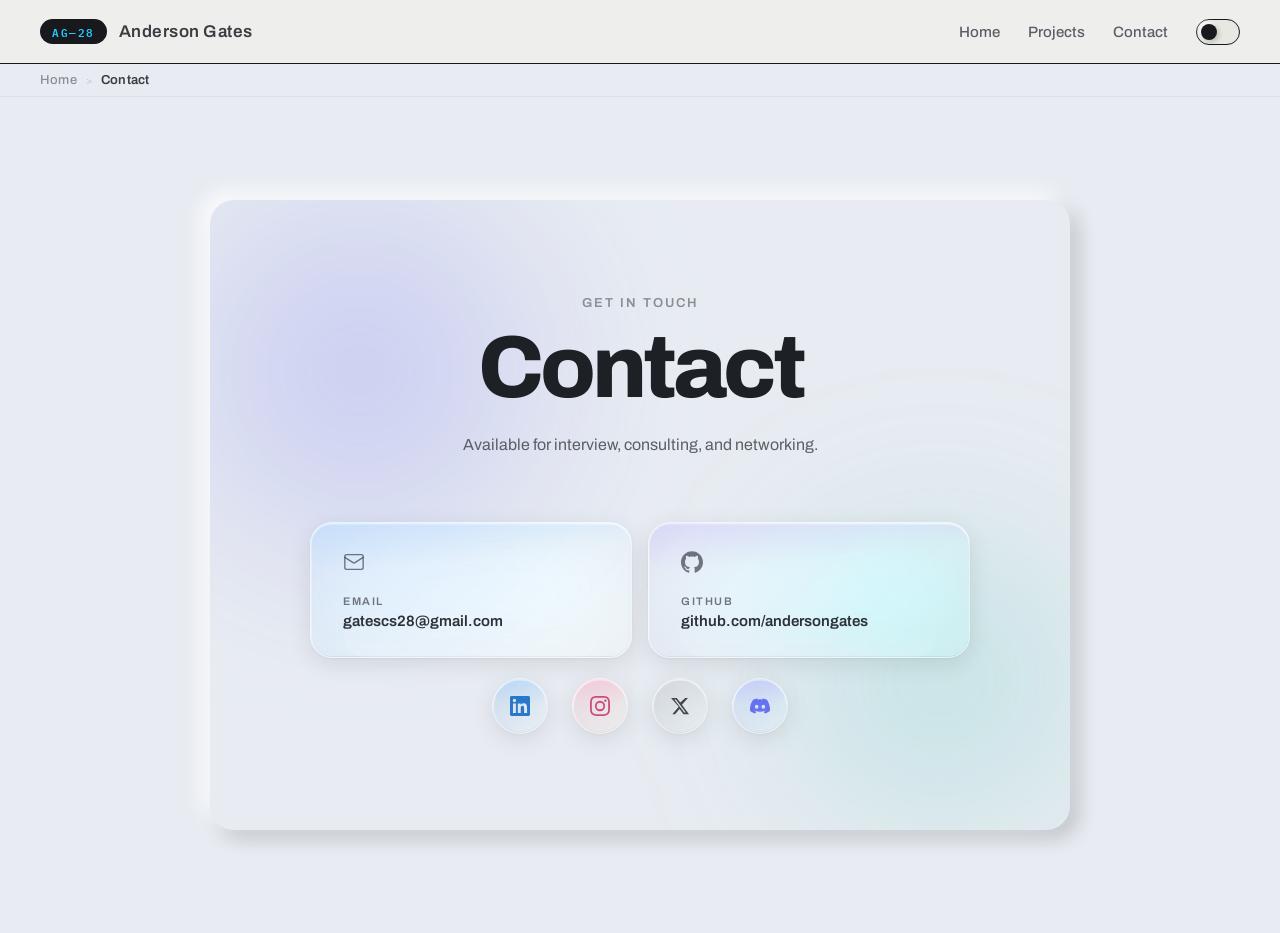
==== src/contact.html @ 90678e3c "Prepare porfolio for deployment" ====
<!DOCTYPE html>
<html lang="en">
    <head>
        <meta charset="UTF-8" />
        <meta name="viewport" content="width=device-width, initial-scale=1.0"/>
        <title>Contact — Anderson Gates</title>
        <link href="https://fonts.googleapis.com/css2?family=Archivo:wght@400;500;600;700;800;900&family=IBM+Plex+Mono:wght@400;500;600&display=swap" rel="stylesheet">
        <link rel="stylesheet" href="style.css">
    </head>
    <body class="page-scrollable contact-page">
        <header class="site-header">
            <span class="site-logo">Anderson Gates</span>
            <nav class="header-nav">
                <a href="index.html">Home</a>
                <a href="projects.html">Projects</a>
                <a href="contact.html">Contact</a>
                <button class="dark-toggle" aria-label="Toggle dark mode" aria-pressed="false">
                    <span class="dark-toggle__thumb"></span>
                </button>
            </nav>
        </header>
        <div class="breadcrumb-bar"></div>

        <div class="contact-wrap">
            <div class="contact-panel">
                <div class="contact-panel__orb contact-panel__orb--a"></div>
                <div class="contact-panel__orb contact-panel__orb--b"></div>

                <p class="contact-panel__eyebrow">Get in touch</p>
                <h1 class="contact-panel__title">Contact</h1>
                <p class="contact-panel__sub">Available for interview, consulting, and networking.</p>

                <div class="contact-panel__grid">

                    <!-- Primary buttons -->
                    <div class="contact-primary-row">
                        <a class="contact-item contact-item--email" href="mailto:gatescs28@gmail.com">
                            <svg class="contact-item__icon" viewBox="0 0 24 24" fill="none" stroke="currentColor" stroke-width="1.5" stroke-linecap="round" stroke-linejoin="round">
                                <rect x="2" y="4" width="20" height="16" rx="2"/>
                                <path d="m22 7-8.97 5.7a1.94 1.94 0 0 1-2.06 0L2 7"/>
                            </svg>
                            <span class="contact-item__label">Email</span>
                            <span class="contact-item__value">gatescs28@gmail.com</span>
                        </a>
                        <a class="contact-item contact-item--github" href="https://github.com/andersongates" target="_blank" rel="noopener">
                            <svg class="contact-item__icon" viewBox="0 0 24 24" fill="currentColor">
                                <path d="M12 .297c-6.63 0-12 5.373-12 12 0 5.303 3.438 9.8 8.205 11.385.6.113.82-.258.82-.577 0-.285-.01-1.04-.015-2.04-3.338.724-4.042-1.61-4.042-1.61C4.422 18.07 3.633 17.7 3.633 17.7c-1.087-.744.084-.729.084-.729 1.205.084 1.838 1.236 1.838 1.236 1.07 1.835 2.809 1.305 3.495.998.108-.776.417-1.305.76-1.605-2.665-.3-5.466-1.332-5.466-5.93 0-1.31.465-2.38 1.235-3.22-.135-.303-.54-1.523.105-3.176 0 0 1.005-.322 3.3 1.23.96-.267 1.98-.399 3-.405 1.02.006 2.04.138 3 .405 2.28-1.552 3.285-1.23 3.285-1.23.645 1.653.24 2.873.12 3.176.765.84 1.23 1.91 1.23 3.22 0 4.61-2.805 5.625-5.475 5.92.42.36.81 1.096.81 2.22 0 1.606-.015 2.896-.015 3.286 0 .315.21.69.825.57C20.565 22.092 24 17.592 24 12.297c0-6.627-5.373-12-12-12"/>
                            </svg>
                            <span class="contact-item__label">GitHub</span>
                            <span class="contact-item__value">github.com/andersongates</span>
                        </a>
                    </div>

                    <!-- Social icon circles -->
                    <div class="contact-icon-row">
                        <a class="contact-icon-btn contact-icon-btn--linkedin" href="https://linkedin.com/in/andersongates" target="_blank" rel="noopener" aria-label="LinkedIn">
                            <svg viewBox="0 0 24 24" fill="currentColor">
                                <path d="M20.447 20.452h-3.554v-5.569c0-1.328-.027-3.037-1.852-3.037-1.853 0-2.136 1.445-2.136 2.939v5.667H9.351V9h3.414v1.561h.046c.477-.9 1.637-1.85 3.37-1.85 3.601 0 4.267 2.37 4.267 5.455v6.286zM5.337 7.433a2.062 2.062 0 01-2.063-2.065 2.064 2.064 0 112.063 2.065zm1.782 13.019H3.555V9h3.564v11.452zM22.225 0H1.771C.792 0 0 .774 0 1.729v20.542C0 23.227.792 24 1.771 24h20.451C23.2 24 24 23.227 24 22.271V1.729C24 .774 23.2 0 22.222 0h.003z"/>
                            </svg>
                        </a>
                        <a class="contact-icon-btn contact-icon-btn--instagram" href="https://instagram.com/andersongates" target="_blank" rel="noopener" aria-label="Instagram">
                            <svg viewBox="0 0 24 24" fill="currentColor">
                                <path d="M12 2.163c3.204 0 3.584.012 4.85.07 3.252.148 4.771 1.691 4.919 4.919.058 1.265.069 1.645.069 4.849 0 3.205-.012 3.584-.069 4.849-.149 3.225-1.664 4.771-4.919 4.919-1.266.058-1.644.07-4.85.07-3.204 0-3.584-.012-4.849-.07-3.26-.149-4.771-1.699-4.919-4.92-.058-1.265-.07-1.644-.07-4.849 0-3.204.013-3.583.07-4.849.149-3.227 1.664-4.771 4.919-4.919 1.266-.057 1.645-.069 4.849-.069zM12 0C8.741 0 8.333.014 7.053.072 2.695.272.273 2.69.073 7.052.014 8.333 0 8.741 0 12c0 3.259.014 3.668.072 4.948.2 4.358 2.618 6.78 6.98 6.98C8.333 23.986 8.741 24 12 24c3.259 0 3.668-.014 4.948-.072 4.354-.2 6.782-2.618 6.979-6.98.059-1.28.073-1.689.073-4.948 0-3.259-.014-3.667-.072-4.947-.196-4.354-2.617-6.78-6.979-6.98C15.668.014 15.259 0 12 0zm0 5.838a6.162 6.162 0 100 12.324 6.162 6.162 0 000-12.324zM12 16a4 4 0 110-8 4 4 0 010 8zm6.406-11.845a1.44 1.44 0 100 2.881 1.44 1.44 0 000-2.881z"/>
                            </svg>
                        </a>
                        <a class="contact-icon-btn contact-icon-btn--x" href="https://x.com/andersongates" target="_blank" rel="noopener" aria-label="X (Twitter)">
                            <svg viewBox="0 0 24 24" fill="currentColor">
                                <path d="M18.244 2.25h3.308l-7.227 8.26 8.502 11.24H16.17l-4.714-6.231-5.401 6.231H2.746l7.73-8.835L1.254 2.25H8.08l4.253 5.622 5.911-5.622zm-1.161 17.52h1.833L7.084 4.126H5.117z"/>
                            </svg>
                        </a>
                        <a class="contact-icon-btn contact-icon-btn--discord" href="https://discord.com/users/andersongates" target="_blank" rel="noopener" aria-label="Discord">
                            <svg viewBox="0 0 24 24" fill="currentColor">
                                <path d="M20.317 4.37a19.791 19.791 0 00-4.885-1.515.074.074 0 00-.079.037c-.21.375-.444.864-.608 1.25a18.27 18.27 0 00-5.487 0 12.64 12.64 0 00-.617-1.25.077.077 0 00-.079-.037A19.736 19.736 0 003.677 4.37a.07.07 0 00-.032.027C.533 9.046-.32 13.58.099 18.057a.082.082 0 00.031.057 19.9 19.9 0 005.993 3.03.078.078 0 00.084-.028c.462-.63.874-1.295 1.226-1.994a.076.076 0 00-.041-.106 13.107 13.107 0 01-1.872-.892.077.077 0 01-.008-.128 10.2 10.2 0 00.372-.292.074.074 0 01.077-.01c3.928 1.793 8.18 1.793 12.062 0a.074.074 0 01.078.01c.12.098.246.198.373.292a.077.077 0 01-.006.127 12.299 12.299 0 01-1.873.892.077.077 0 00-.041.107c.36.698.772 1.362 1.225 1.993a.076.076 0 00.084.028 19.839 19.839 0 006.002-3.03.077.077 0 00.032-.054c.5-5.177-.838-9.674-3.549-13.66a.061.061 0 00-.031-.03zM8.02 15.33c-1.183 0-2.157-1.085-2.157-2.419 0-1.333.956-2.419 2.157-2.419 1.21 0 2.176 1.096 2.157 2.42 0 1.333-.956 2.418-2.157 2.418zm7.975 0c-1.183 0-2.157-1.085-2.157-2.419 0-1.333.955-2.419 2.157-2.419 1.21 0 2.176 1.096 2.157 2.42 0 1.333-.946 2.418-2.157 2.418z"/>
                            </svg>
                        </a>
                    </div>

                </div>
            </div>
        </div>

        <script src="breadcrumb.js"></script>
        <script src="darkMode.js"></script>
    </body>
</html>
---- src/style.css ----
html {
        scroll-behavior: smooth;
    }

    *{
        padding: 0;
        margin: 0;
        box-sizing: border-box;
    }

    button {
        border: none;
        cursor: pointer;
        height: 50px;
        width: 175px;
        transition: all;
        transition-duration: 250ms;
        display: flex;
        align-items: center;
        justify-content: center;
        font-size: 16px;
    }

    button svg{
        margin-right: 8px;
        width: 18px;
        height: 18px;
    }

    a {
        text-decoration: none;
    }

    body {
        font-family: -apple-system, BlinkMacSystemFont, 'SF Pro Display', 'Helvetica Neue', Arial, sans-serif;
        -webkit-font-smoothing: antialiased;
        text-rendering: optimizeLegibility;
        background-color: #f5f5f7;
        width: 100%;
        min-height: 100vh;
        display: flex;
        flex-direction: column;
        align-items: stretch;
    }

    .site-header {
        display: flex;
        align-items: center;
        justify-content: space-between;
        padding: 0 40px;
        height: 64px;
        flex-shrink: 0;
        position: sticky;
        top: 0;
        z-index: 100;
        background: rgba(245, 245, 247, 0.85);
        backdrop-filter: blur(20px) saturate(180%);
        -webkit-backdrop-filter: blur(20px) saturate(180%);
        border-bottom: 1px solid rgba(0, 0, 0, 0.08);
    }

    .site-logo {
        font-size: 18px;
        font-weight: 600;
        color: #73787d;
        letter-spacing: 0.5px;
        transition: opacity 300ms cubic-bezier(0.16, 1, 0.3, 1);
        cursor: default;
    }

    .site-logo:hover {
        opacity: 0.55;
    }

    .header-nav {
        display: flex;
        flex-direction: row;
        gap: 32px;
    }

    .header-nav a {
        position: relative;
        color: #73787d;
        font-size: 15px;
        font-weight: 500;
        transition: color 300ms cubic-bezier(0.16, 1, 0.3, 1),
                    transform 300ms cubic-bezier(0.16, 1, 0.3, 1);
        will-change: transform;
    }

    .header-nav a::after {
        content: '';
        position: absolute;
        bottom: -3px;
        left: 0;
        width: 100%;
        height: 1.5px;
        background: #3a3d40;
        transform: scaleX(0);
        transform-origin: center;
        transition: transform 350ms cubic-bezier(0.16, 1, 0.3, 1);
    }

    .header-nav a:hover {
        color: #3a3d40;
        transform: translateY(-1px);
    }

    .header-nav a:hover::after {
        transform: scaleX(1);
    }

    /* ── Breadcrumb Navigation ── */
    .breadcrumb-bar {
        display: none;
        align-items: center;
        padding: 9px 40px;
        font-size: 13px;
        font-weight: 500;
        letter-spacing: 0.2px;
        flex-shrink: 0;
        border-bottom: 1px solid rgba(0, 0, 0, 0.05);
    }

    .breadcrumb__link {
        color: #8a8f94;
        text-decoration: none;
        transition: color 200ms ease;
    }

    .breadcrumb__link:hover {
        color: #1d2024;
    }

    .breadcrumb__sep {
        color: #c0c4ca;
        margin: 0 9px;
        font-size: 10px;
        font-weight: 400;
        user-select: none;
    }

    .breadcrumb__current {
        color: #3a3d40;
        font-weight: 600;
    }

    body.dark .breadcrumb-bar {
        border-bottom-color: rgba(255, 255, 255, 0.05);
    }

    body.dark .breadcrumb__link  { color: #6a7080; }
    body.dark .breadcrumb__link:hover { color: #dde1ec; }
    body.dark .breadcrumb__sep   { color: #3a4060; }
    body.dark .breadcrumb__current { color: #9298a8; }

    /* ── Home Hero ── */
    .home-hero {
        display: flex;
        flex-direction: row;
        align-items: stretch;
        gap: 64px;
        padding: 64px 56px 72px;
        max-width: 1400px;
        margin: 0 auto;
        width: 100%;
    }

    .home-hero__left {
        display: flex;
        flex-direction: column;
        gap: 20px;
        flex-shrink: 0;
        width: 280px;
    }

    .home-hero__img-panel {
        width: 100%;
        aspect-ratio: 1;
        border-radius: 50%;
        overflow: hidden;
        box-shadow: -5px -5px 14px rgba(255, 255, 255, 0.82),
                    5px 5px 14px rgba(0, 0, 0, 0.18);
    }

    .home-hero__img-panel img {
        width: 100%;
        height: 100%;
        object-fit: cover;
        display: block;
    }

    .home-hero__info-panel {
        background: #e8ecf2;
        border-radius: 16px;
        padding: 24px 28px;
        box-shadow: -4px -4px 10px rgba(255, 255, 255, 0.82),
                    4px 4px 10px rgba(0, 0, 0, 0.14);
    }

    .home-hero__dl {
        display: grid;
        grid-template-columns: auto 1fr;
        column-gap: 16px;
        row-gap: 10px;
        font-size: 13px;
    }

    .home-hero__dl dt {
        color: #8a8f94;
        font-weight: 600;
        letter-spacing: 0.3px;
        white-space: nowrap;
    }

    .home-hero__dl dd {
        color: #1d2024;
        font-weight: 400;
    }

    .home-hero__right {
        flex: 1;
        display: flex;
        flex-direction: column;
        justify-content: center;
        padding-top: 12px;
    }

    .home-hero__eyebrow {
        font-size: 11px;
        font-weight: 600;
        letter-spacing: 3px;
        text-transform: uppercase;
        color: #86868b;
        margin-bottom: 20px;
    }

    .home-hero__name {
        font-size: 96px;
        font-weight: 800;
        letter-spacing: -4px;
        line-height: 0.92;
        color: #1d2024;
        margin-bottom: 36px;
    }

    .home-hero__tagline {
        font-size: 17px;
        line-height: 1.7;
        color: #5a5f65;
        max-width: 560px;
        font-weight: 400;
    }

    .main-content {
        flex: 1;
        display: flex;
        flex-direction: row;
        align-items: center;
        justify-content: center;
    }

    .side-nav-container {
        position: relative;
        width: 264px;
        height: 480px;
        margin: 25px;
        isolation: isolate;
    }

    .side-nav {
        display: flex;
        flex-direction: column;
        align-items: stretch;
        width: 100%;
        height: 100%;
        gap: 12px;
    }

    .side-nav.fading {
        pointer-events: none;
    }

    .side-nav a {
        will-change: transform, opacity;
        transition: opacity 460ms cubic-bezier(0.16, 1, 0.3, 1),
                    transform 460ms cubic-bezier(0.16, 1, 0.3, 1);
    }

    .side-nav.fading a:nth-child(1) {
        opacity: 0;
        transform: scale(0.91) translateY(-14px);
        transition-delay: 0ms;
    }

    .side-nav.fading a:nth-child(2) {
        opacity: 0;
        transform: scale(0.91) translateY(-14px);
        transition-delay: 55ms;
    }

    .side-nav.fading a:nth-child(3) {
        opacity: 0;
        transform: scale(0.91) translateY(-14px);
        transition-delay: 110ms;
    }

    .side-nav-merged {
        position: absolute;
        inset: 0;
        z-index: 2;
        opacity: 0;
        pointer-events: none;
        transform: scale(0.94) translateY(18px);
        will-change: transform, opacity;
        transition: opacity 580ms cubic-bezier(0.16, 1, 0.3, 1),
                    transform 580ms cubic-bezier(0.16, 1, 0.3, 1);
        transition-delay: 90ms;
        background-color: #f5f5f7;
        border-radius: 16px;
        border: 4px solid #f5f5f7;
        box-shadow: -5px -5px 10px rgba(255, 255, 255, 0.8),
            5px 5px 10px rgba(0, 0, 0, 0.25);
        overflow: hidden;
        display: flex;
        align-items: center;
        justify-content: center;
    }

    .side-nav-merged.active {
        opacity: 1;
        transform: scale(1) translateY(0);
        pointer-events: auto;
    }

    .merged-stripe {
        position: absolute;
        left: 0;
        right: 0;
        top: 50%;
        transform: translateY(-50%);
        height: 44px;
        background: rgba(0, 122, 255, 0.13);
        z-index: 0;
    }

    .side-nav-merged img {
        position: relative;
        z-index: 1;
        width: 70%;
        height: 70%;
        object-fit: cover;
        border-radius: 10px;
    }

    .merged-label {
        position: absolute;
        top: 50%;
        left: 50%;
        transform: translate(-50%, -50%);
        z-index: 2;
        color: #fff;
        font-size: 17px;
        font-weight: 500;
        letter-spacing: 0.5px;
        text-shadow: 0 1px 12px rgba(0, 0, 0, 0.55);
        white-space: nowrap;
        pointer-events: none;
    }

    .side-nav a {
        flex: 1;
        display: flex;
    }

    .side-nav .neu-btn {
        flex: 1;
        width: 264px;
        height: auto;
        margin: 0;
        border-radius: 16px;
    }

    .project-panel {
        position: relative;
        margin: 25px;
        background-color: #e8ecf2;
        border-radius: 24px;
        border: 6px solid #e8ecf2;
        box-shadow: -5px -5px 10px rgba(255, 255, 255, 0.8),
            5px 5px 10px rgba(0, 0, 0, 0.25);
        width: 720px;
        height: 480px;
        overflow: hidden;
    }

    .project-panel img {
        width: 100%;
        height: 100%;
        object-fit: cover;
        display: block;
    }

    .slide {
        position: absolute;
        inset: 0;
        opacity: 0;
        transition: opacity 800ms ease-in-out;
    }

    .slide.active {
        opacity: 1;
    }

    .slide img {
        width: 100%;
        height: 100%;
        object-fit: cover;
        display: block;
    }

    .slide-title {
        position: absolute;
        bottom: 12px;
        left: 16px;
        width: 50%;
        color: #fff;
        font-size: 48px;
        font-weight: 100;
        letter-spacing: 1px;
        line-height: 1;
        text-shadow: 0 1px 6px rgba(0, 0, 0, 0.6);
    }

    .slide-title::first-letter {
        font-size: 1.35em;
        font-weight: 300;
    }

    .slide-arrow {
        position: absolute;
        top: 50%;
        transform: translateY(-50%);
        z-index: 10;
        width: 38px;
        height: 38px;
        border-radius: 50%;
        border: 3px solid rgba(245, 245, 247, 0.72);
        background: rgba(245, 245, 247, 0.72);
        backdrop-filter: blur(6px);
        box-shadow: -2px -2px 5px rgba(255, 255, 255, 0.28),
                     2px  2px 5px rgba(0, 0, 0, 0.18);
        color: #73787d;
        font-size: 22px;
        line-height: 1;
        cursor: pointer;
        display: flex;
        align-items: center;
        justify-content: center;
        opacity: 0;
        transition: opacity 240ms ease, transform 300ms cubic-bezier(0.34, 1.56, 0.64, 1), box-shadow 200ms ease;
        padding: 0;
    }

    .project-panel:hover .slide-arrow {
        opacity: 1;
    }

    .slide-arrow--prev { left: 10px; }
    .slide-arrow--next { right: 10px; }

    .slide-arrow:hover {
        color: #585b5f;
        box-shadow: -1px -1px 4px rgba(255, 255, 255, 0.22),
                     1px  1px 4px rgba(0, 0, 0, 0.24),
                    inset -2px -2px 4px rgba(255, 255, 255, 0.45),
                    inset  2px  2px 4px rgba(0, 0, 0, 0.18);
        transform: translateY(-50%) scale(1.08);
    }

    .slide-arrow:active {
        transform: translateY(-50%) scale(0.93);
    }

    .neu-btn{
        margin: 25px;
        background-color:#f5f5f7;
        color: #73787d;

        border-radius: 9999px;
        border: 4px solid #f5f5f7;

        box-shadow: -5px -5px 10px rgba(255, 255,255, 0.8),
            5px 5px 10px rgba(0,0,0,0.25);
    }

    .neu-btn:hover:hover {
        color:#585b5f;
        box-shadow: -1px -1px 5px rgba(255, 255, 255, 0.6),
            1px 1px 5px rgba(0, 0, 0, 0.3),
            inset -2px -2px 5px rgba(255, 255, 255, 0.8),
            inset 2px 2px 4px rgba(0, 0, 0, 0.3);
    }


    .calc-btn{
        color: gray;
    }

    .calc-btn:hover{
        color: red;
    }

    .neu-btn-t2{
        margin: 25px;
        background-color:#f5f5f7;
        color: #73787d;

        border-radius: 9999px;
        border: 4px solid #f5f5f7;

        box-shadow: -5px -5px 10px rgba(0,0,0,0.25),
            5px 5px 10px rgba(255, 255,255, 0.8);
    }

    .neu-btn-t2:hover{
        color: rgb(211, 24, 24);
        box-shadow: -1px -1px 5px rgba(255, 255, 255, 0.6),
            1px 1px 5px rgba(0, 0, 0, 0.3),
            inset -2px -2px 5px rgba(255, 255, 255, 0.8),
            inset 2px 2px 4px rgba(0, 0, 0, 0.3);
    }

    /* ── Scrollable pages (experience, resume, etc.) ── */
    .page-scrollable {
        height: auto;
        min-height: 100vh;
    }

    /* ── Home page — allow scrolling past the hero ── */
    .home-page {
        height: auto;
        min-height: 100vh;
    }

    .home-page .main-content {
        flex: none;
        padding: 24px 0 80px;
    }

    /* ── Home hero ── */
    .home-hero {
        display: grid;
        grid-template-columns: 280px minmax(0, 1fr) 240px;
        gap: 56px;
        padding: 48px 64px 56px;
        max-width: 1400px;
        margin: 0 auto;
        width: 100%;
        align-items: start;
    }

    .home-hero__left {
        display: flex;
        flex-direction: column;
        gap: 28px;
    }

    .home-hero__img-panel {
        width: 100%;
        height: auto;
        aspect-ratio: 1;
        background-color: #e8ecf2;
        border-radius: 50%;
        border: 6px solid #e8ecf2;
        box-shadow: -5px -5px 10px rgba(255, 255, 255, 0.8),
                    5px 5px 10px rgba(0, 0, 0, 0.25);
        overflow: hidden;
    }

    .home-hero__img-panel img {
        width: 100%;
        height: 100%;
        object-fit: cover;
        object-position: center;
        display: block;
    }

    .home-hero__info-panel {
        background-color: #e8ecf2;
        border-radius: 24px;
        border: 6px solid #e8ecf2;
        box-shadow: -5px -5px 10px rgba(255, 255, 255, 0.8),
                    5px 5px 10px rgba(0, 0, 0, 0.25);
        padding: 24px 28px;
    }

    .home-hero__dl {
        display: grid;
        grid-template-columns: auto 1fr;
        column-gap: 16px;
        row-gap: 10px;
    }

    .home-hero__dl dt {
        font-size: 11px;
        font-weight: 600;
        letter-spacing: 1.5px;
        text-transform: uppercase;
        color: #86868b;
        line-height: 1.8;
    }

    .home-hero__dl dd {
        font-size: 13px;
        color: #3a3d40;
        font-weight: 400;
        line-height: 1.8;
    }

    .home-hero__eyebrow {
        font-size: 12px;
        font-weight: 600;
        letter-spacing: 2.5px;
        text-transform: uppercase;
        color: #8a8f94;
        margin-bottom: 20px;
    }

    .home-hero__name {
        font-size: 96px;
        font-weight: 800;
        letter-spacing: -4px;
        line-height: 0.92;
        color: #1d2024;
        margin-bottom: 32px;
    }

    .home-hero__tagline {
        font-size: 17px;
        line-height: 1.7;
        color: #5a5f65;
        max-width: 520px;
        font-weight: 400;
    }

    .home-hero__languages-panel {
        align-self: center;
        background-color: #e8ecf2;
        border: 6px solid #e8ecf2;
        border-radius: 24px;
        padding: 26px 24px;
        box-shadow: -5px -5px 10px rgba(255, 255, 255, 0.8),
                    5px 5px 10px rgba(0, 0, 0, 0.25);
    }

    .home-hero__languages-eyebrow {
        margin-bottom: 8px;
        color: #8a8f94;
        font-size: 10px;
        font-weight: 700;
        letter-spacing: 1.8px;
        text-transform: uppercase;
    }

    .home-hero__languages-title {
        margin-bottom: 20px;
        color: #1d2024;
        font-size: 20px;
        line-height: 1.2;
    }

    .home-hero__languages-list {
        display: flex;
        flex-direction: column;
        gap: 10px;
        margin: 0;
        padding: 0;
        list-style: none;
    }

    .home-hero__languages-list li {
        padding: 11px 14px;
        border-radius: 12px;
        color: #3a3d40;
        font-size: 13px;
        font-weight: 700;
        box-shadow: inset 2px 2px 5px rgba(0, 0, 0, 0.10),
                    inset -2px -2px 5px rgba(255, 255, 255, 0.75);
    }

    /* ── Projects page ── */
    .projects-page {
        padding: 48px 56px 80px;
        max-width: 1400px;
        margin: 0 auto;
        width: 100%;
        display: flex;
        flex-direction: column;
        gap: 32px;
    }

    .projects-stage {
        position: relative;
        display: flex;
        flex-direction: column;
        align-items: center;
        justify-content: center;
        text-align: center;
        padding: 64px 80px;
        overflow: hidden;
        border-radius: 18px;
        width: 100%;
        box-shadow: -5px -5px 10px rgba(255, 255, 255, 0.8),
                    5px 5px 10px rgba(0, 0, 0, 0.25);
    }

    /* Soft colour orbs that give the glass something to refract */
    .projects-stage__orb {
        position: absolute;
        border-radius: 50%;
        filter: blur(64px);
        pointer-events: none;
        z-index: 0;
    }

    .projects-stage__orb--a {
        width: 420px;
        height: 420px;
        background: radial-gradient(circle, rgba(99, 102, 241, 0.36), transparent 70%);
        bottom: 20px;
        left: -60px;
    }

    .projects-stage__orb--b {
        width: 360px;
        height: 360px;
        background: radial-gradient(circle, rgba(20, 184, 166, 0.30), transparent 70%);
        bottom: 0px;
        right: -40px;
    }

    .projects-stage__title {
        position: relative;
        z-index: 1;
        font-size: 72px;
        font-weight: 800;
        letter-spacing: -3px;
        line-height: 1;
        color: #1d2024;
        margin-bottom: 16px;
    }

    .projects-stage__sub {
        position: relative;
        z-index: 1;
        font-size: 16px;
        color: #5a5f65;
        line-height: 1.6;
        margin-bottom: 40px;
    }

    /* ── Liquid glass button ── */
    @keyframes glass-shimmer {
        from { transform: translateX(-160%) skewX(-18deg); }
        to   { transform: translateX(340%)  skewX(-18deg); }
    }

    .liquid-glass-btn {
        position: relative;
        z-index: 1;
        display: inline-flex;
        align-items: center;
        justify-content: center;
        padding: 15px 40px;
        border-radius: 9999px;
        font-size: 15px;
        font-weight: 500;
        letter-spacing: 0.1px;
        /* Dark text — glass is clear, page shows through */
        color: rgba(18, 18, 30, 0.88);
        text-decoration: none;
        cursor: pointer;
        overflow: hidden;

        /* Nearly clear — colour comes from backdrop, not the fill */
        background: rgba(255, 255, 255, 0.10);
        backdrop-filter: blur(40px) saturate(300%) brightness(1.14) contrast(0.90);
        -webkit-backdrop-filter: blur(40px) saturate(300%) brightness(1.14) contrast(0.90);

        /* Crisp luminous rim */
        border: 1px solid rgba(255, 255, 255, 0.62);

        /* Drop shadow + ambient glow from orbs + inner edge lights */
        box-shadow:
            0 0  24px rgba(110, 90, 255, 0.22),
            0 8px 28px rgba(0,   0,   0,  0.11),
            inset 0  1.5px 0 rgba(255, 255, 255, 0.88),
            inset 0 -1px  0 rgba(255, 255, 255, 0.22),
            inset 1px  0  0 rgba(255, 255, 255, 0.10),
            inset -1px 0  0 rgba(255, 255, 255, 0.10);

        transition: background  320ms cubic-bezier(0.16, 1, 0.3, 1),
                    box-shadow  320ms cubic-bezier(0.16, 1, 0.3, 1),
                    transform   400ms cubic-bezier(0.34, 1.56, 0.64, 1);
    }

    /* Specular dome — curved bright highlight, like light on convex glass */
    .liquid-glass-btn::before {
        content: '';
        position: absolute;
        top: 0; left: 0; right: 0;
        height: 50%;
        border-radius: 9999px 9999px 50% 50% / 9999px 9999px 36% 36%;
        background: linear-gradient(
            to bottom,
            rgba(255, 255, 255, 0.76) 0%,
            rgba(255, 255, 255, 0.18) 55%,
            transparent 100%
        );
        pointer-events: none;
        transition: opacity 320ms ease;
    }

    /* Shimmer sweep — fires on hover, sweeps once then stops */
    .liquid-glass-btn::after {
        content: '';
        position: absolute;
        top: -20%; left: 0;
        width: 42%; height: 140%;
        background: linear-gradient(
            90deg,
            transparent,
            rgba(255, 255, 255, 0.12) 25%,
            rgba(255, 255, 255, 0.52) 50%,
            rgba(255, 255, 255, 0.12) 75%,
            transparent
        );
        transform: translateX(-160%) skewX(-18deg);
        pointer-events: none;
    }

    .liquid-glass-btn:hover {
        background: rgba(255, 255, 255, 0.18);
        transform: translateY(-4px) scale(1.04);
        box-shadow:
            0 0  36px rgba(110,  90, 255, 0.36),
            0 14px 40px rgba(0,   0,   0,  0.14),
            inset 0  1.5px 0 rgba(255, 255, 255, 0.96),
            inset 0 -1px  0 rgba(255, 255, 255, 0.30),
            inset 1px  0  0 rgba(255, 255, 255, 0.16),
            inset -1px 0  0 rgba(255, 255, 255, 0.16);
    }

    .liquid-glass-btn:hover::after {
        animation: glass-shimmer 0.62s cubic-bezier(0.4, 0, 0.2, 1) forwards;
    }

    .liquid-glass-btn:hover::before {
        opacity: 1.0;
    }

    .liquid-glass-btn:active {
        transform: translateY(-1px) scale(1.01);
        background: rgba(255, 255, 255, 0.07);
        box-shadow:
            0 0  14px rgba(110, 90, 255, 0.16),
            0 3px 10px rgba(0,   0,  0,  0.08),
            inset 0  1.5px 0 rgba(255, 255, 255, 0.70),
            inset 0 -1px  0 rgba(255, 255, 255, 0.15);
    }

    /* ── Project grid ── */
    .projects-grid {
        display: grid;
        grid-template-columns: repeat(2, 1fr);
        gap: 24px;
    }

    .project-card {
        position: relative;
        overflow: hidden;
        border-radius: 18px;
        display: flex;
        flex-direction: row;
        align-items: stretch;
        background: #f5f5f7;
        box-shadow: -5px -5px 10px rgba(255, 255, 255, 0.8),
                    5px 5px 10px rgba(0, 0, 0, 0.25);
        min-height: 220px;
        transition: transform 300ms cubic-bezier(0.16, 1, 0.3, 1),
                    box-shadow 300ms cubic-bezier(0.16, 1, 0.3, 1);
        cursor: default;
    }

    .project-card:hover {
        transform: translateY(-3px);
        box-shadow: -3px -3px 8px rgba(255, 255, 255, 0.9),
                    4px 4px 10px rgba(0, 0, 0, 0.28);
    }

    /* Media slot — left 1/3 */
    .project-card__media {
        flex: 0 0 33.33%;
        position: relative;
        z-index: 1;
        overflow: hidden;
        background: #d4d8e3;
    }

    .project-card__img,
    .project-card__video {
        position: absolute;
        inset: 0;
        width: 100%;
        height: 100%;
        object-fit: cover;
        display: block;
    }

    .project-card__video {
        opacity: 0;
        transition: opacity 380ms cubic-bezier(0.16, 1, 0.3, 1);
    }

    .project-card:hover .project-card__video {
        opacity: 1;
    }

    /* Title area — right 2/3, centered */
    .project-card__body {
        flex: 1;
        position: relative;
        z-index: 1;
        display: flex;
        align-items: center;
        justify-content: center;
        padding: 32px 36px;
    }

    .project-card__orb {
        position: absolute;
        border-radius: 50%;
        filter: blur(52px);
        pointer-events: none;
        z-index: 0;
    }

    .project-card__orb--a {
        width: 260px;
        height: 260px;
        background: radial-gradient(circle, rgba(99, 102, 241, 0.30), transparent 70%);
        bottom: -40px;
        right: -20px;
    }

    .project-card__orb--b {
        width: 200px;
        height: 200px;
        background: radial-gradient(circle, rgba(20, 184, 166, 0.24), transparent 70%);
        top: -30px;
        right: 30px;
    }

    .project-card__title {
        position: relative;
        z-index: 1;
        font-size: 28px;
        font-weight: 700;
        letter-spacing: -0.5px;
        color: #1d2024;
        line-height: 1;
        text-align: center;
    }

    /* Resume page — neumorphic base with fixed ambient orbs from projects style */
    .resume-page {
        background-color: #e8ecf2;
        background-image:
            radial-gradient(ellipse 700px 600px at 15% 10%,  rgba(99,  102, 241, 0.16) 0%, transparent 65%),
            radial-gradient(ellipse 650px 550px at 88% 42%,  rgba(20,  184, 166, 0.13) 0%, transparent 62%),
            radial-gradient(ellipse 580px 500px at 42% 78%,  rgba(168,  85, 247, 0.11) 0%, transparent 58%);
        background-attachment: fixed;
    }

    .experience-hero {
        position: relative;
        width: 100%;
        height: 400px;
        overflow: visible;
        flex-shrink: 0;
    }

    .experience-hero img {
        width: 100%;
        height: 100%;
        object-fit: cover;
        display: block;
    }

    .experience-hero::after {
        content: '';
        position: absolute;
        bottom: 0;
        left: 0;
        right: 0;
        height: 140px;
        background: linear-gradient(to bottom, transparent, rgba(0, 0, 0, 0.28));
        pointer-events: none;
    }

    .experience-hero-title {
        position: absolute;
        bottom: 0;
        left: 56px;
        transform: translateY(50%);
        color: #fff;
        font-size: 108px;
        font-weight: 800;
        letter-spacing: -3px;
        line-height: 1;
        text-shadow: 0 4px 32px rgba(0, 0, 0, 0.3);
        z-index: 2;
        pointer-events: none;
    }

    .experience-content {
        padding-top: 140px;
        padding-left: 56px;
        padding-right: 56px;
        padding-bottom: 80px;
    }

    .exp-row {
        display: flex;
        flex-direction: row;
        gap: 64px;
        align-items: flex-start;
    }

    .exp-col {
        flex: 1;
        display: flex;
        flex-direction: column;
        gap: 24px;
    }

    .exp-heading {
        font-size: 28px;
        font-weight: 700;
        color: #3a3d40;
        letter-spacing: -0.5px;
    }

    .exp-body {
        font-size: 15px;
        font-weight: 400;
        color: #5a5f65;
        line-height: 1.75;
    }

    .exp-body--right {
        color: #5a5f65;
    }

    .exp-side-img {
        width: 100%;
        aspect-ratio: 4 / 3;
        object-fit: cover;
        border-radius: 18px;
        box-shadow: -4px -4px 10px rgba(255, 255, 255, 0.7),
                    4px 4px 12px rgba(0, 0, 0, 0.18);
    }

    .exp-inline-img {
        width: 100%;
        aspect-ratio: 16 / 9;
        object-fit: cover;
        border-radius: 18px;
        box-shadow: -4px -4px 10px rgba(255, 255, 255, 0.7),
                    4px 4px 12px rgba(0, 0, 0, 0.18);
    }

    /* ─────────────────────────────────────────────────────────
       RESUME PAGE
       ───────────────────────────────────────────────────────── */

    /* Hero (mirrors experience-hero but kept separate in case we
       want to diverge later) */
    .resume-hero {
        position: relative;
        width: 100%;
        height: 480px;
        overflow: visible;
        flex-shrink: 0;
    }

    .resume-hero img {
        width: 100%;
        height: 100%;
        object-fit: cover;
        display: block;
        filter: brightness(0.88) saturate(1.1);
    }

    .resume-hero::after {
        content: '';
        position: absolute;
        inset: 0;
        background: linear-gradient(
            160deg,
            rgba(0, 0, 0, 0.08) 0%,
            rgba(0, 0, 0, 0.10) 40%,
            rgba(0, 0, 0, 0.52) 100%
        );
        pointer-events: none;
    }

    .resume-hero-title {
        position: absolute;
        bottom: 0;
        left: 56px;
        transform: translateY(50%);
        color: #fff;
        font-size: 100px;
        font-weight: 700;
        letter-spacing: -3.5px;
        line-height: 1;
        text-shadow: 0 2px 24px rgba(0, 0, 0, 0.22);
        z-index: 2;
        pointer-events: none;
        -webkit-font-smoothing: antialiased;
    }

    /* Intro: summary + contact */
    .resume-intro {
        display: grid;
        grid-template-columns: 1.6fr 1fr;
        gap: 48px;
        padding: 192px 64px 110px;
        align-items: start;
        max-width: 1400px;
        margin: 0 auto;
        width: 100%;
    }

    .resume-intro__summary,
    .resume-intro__contact {
        background: #e8ecf2;
        border-radius: 24px;
        padding: 44px 48px;
        box-shadow: -6px -6px 18px rgba(255, 255, 255, 0.82),
                    6px 6px 18px rgba(0, 0, 0, 0.18);
        transition: box-shadow 350ms cubic-bezier(0.16, 1, 0.3, 1);
    }

    .resume-intro__summary:hover,
    .resume-intro__contact:hover {
        box-shadow: -3px -3px 10px rgba(255, 255, 255, 0.9),
                    3px 3px 10px rgba(0, 0, 0, 0.22),
                    inset -2px -2px 6px rgba(255, 255, 255, 0.75),
                    inset 2px 2px 5px rgba(0, 0, 0, 0.1);
    }

    .resume-intro__eyebrow {
        font-size: 11px;
        font-weight: 600;
        letter-spacing: 3px;
        text-transform: uppercase;
        color: #86868b;
        margin-bottom: 18px;
    }

    .resume-intro__body {
        font-size: 28px;
        line-height: 1.48;
        color: #1d1d1f;
        font-weight: 400;
        letter-spacing: -0.5px;
        max-width: 620px;
    }

    .contact-list {
        display: grid;
        grid-template-columns: auto 1fr;
        column-gap: 28px;
        row-gap: 14px;
        font-size: 15px;
        color: #1d1d1f;
    }

    .contact-list dt {
        color: #86868b;
        font-weight: 500;
    }

    .contact-list dd {
        color: #1d1d1f;
        font-weight: 400;
    }

    .contact-list a {
        color: #0071e3;
        transition: opacity 200ms ease;
    }

    .contact-list a:hover {
        opacity: 0.75;
    }

    /* ── Work History ── */
    .work-stage {
        padding: 120px 56px 80px;
        max-width: 1400px;
        margin: 0 auto;
        width: 100%;
    }

    .work-stage .section-title {
        margin-bottom: 16px;
    }

    .work-stage__caption {
        font-size: 15px;
        line-height: 1.65;
        color: #5a5f65;
        max-width: 600px;
        margin-bottom: 56px;
    }

    .work-stage__deck {
        display: flex;
        flex-direction: column;
        gap: 20px;
    }

    /* Role card — pill shaped, mirrors skill-chip style */
    .role-card {
        display: flex;
        flex-direction: row;
        align-items: center;
        gap: 48px;
        background: #e8ecf2;
        border-radius: 9999px;
        padding: 28px 72px;
        box-shadow: -4px -4px 10px rgba(255, 255, 255, 0.8),
                    4px 4px 10px rgba(0, 0, 0, 0.14);
        transition: transform 300ms cubic-bezier(0.16, 1, 0.3, 1),
                    box-shadow 300ms cubic-bezier(0.16, 1, 0.3, 1);
        cursor: default;
    }

    .role-card:hover {
        transform: translateY(-2px);
        box-shadow: -2px -2px 6px rgba(255, 255, 255, 0.9),
                    3px 3px 8px rgba(0, 0, 0, 0.18),
                    inset -1px -1px 3px rgba(255, 255, 255, 0.8),
                    inset 1px 1px 3px rgba(0, 0, 0, 0.12);
    }

    .role-card__head {
        flex: 0 0 240px;
        border-right: 1.5px solid rgba(0, 0, 0, 0.07);
        padding-right: 48px;
    }

    .role-card__right {
        flex: 1;
        display: flex;
        flex-direction: column;
        gap: 12px;
    }

    .role-card__dates {
        font-size: 11px;
        font-weight: 600;
        letter-spacing: 1.5px;
        text-transform: uppercase;
        color: #8a8f94;
        margin-bottom: 8px;
    }

    .role-card__role {
        font-size: 17px;
        font-weight: 700;
        letter-spacing: -0.3px;
        color: #1d2024;
        line-height: 1.2;
        margin-bottom: 4px;
    }

    .role-card__company {
        font-size: 14px;
        font-weight: 500;
        color: #5a5f65;
        letter-spacing: -0.1px;
    }

    .role-card__bullets {
        list-style: none;
        padding: 0;
        margin: 0;
        display: flex;
        flex-direction: column;
        gap: 10px;
    }

    .role-card__bullets li {
        position: relative;
        padding-left: 18px;
        font-size: 14px;
        line-height: 1.6;
        color: #3a3d40;
    }

    .role-card__bullets li::before {
        content: '';
        position: absolute;
        left: 0;
        top: 8px;
        width: 6px;
        height: 6px;
        border-radius: 50%;
        background: currentColor;
        opacity: 0.35;
    }

    .role-card__flag {
        font-size: 13px;
        font-weight: 600;
        color: #5a5f65;
        letter-spacing: 0.1px;
    }

    /* ── Skills ── */
    .skills-section {
        padding: 120px 56px 80px;
        max-width: 1400px;
        margin: 0 auto;
    }

    .section-eyebrow {
        font-size: 12px;
        font-weight: 600;
        letter-spacing: 2.5px;
        text-transform: uppercase;
        color: #8a8f94;
        margin-bottom: 18px;
    }

    .section-title {
        font-size: 56px;
        font-weight: 800;
        letter-spacing: -2px;
        line-height: 1;
        color: #1d2024;
        margin-bottom: 56px;
    }

    .skills-grid {
        display: flex;
        flex-wrap: wrap;
        gap: 14px;
    }

    .skill-chip {
        padding: 14px 22px;
        background: #e8ecf2;
        color: #3a3d40;
        font-size: 15px;
        font-weight: 500;
        border-radius: 9999px;
        box-shadow: -4px -4px 10px rgba(255, 255, 255, 0.8),
                    4px 4px 10px rgba(0, 0, 0, 0.14);
        transition: transform 300ms cubic-bezier(0.16, 1, 0.3, 1),
                    box-shadow 300ms cubic-bezier(0.16, 1, 0.3, 1),
                    color 300ms ease;
        cursor: default;
    }

    .skill-chip:hover {
        transform: translateY(-2px);
        color: #1d2024;
        box-shadow: -2px -2px 6px rgba(255, 255, 255, 0.9),
                    3px 3px 8px rgba(0, 0, 0, 0.18),
                    inset -1px -1px 3px rgba(255, 255, 255, 0.8),
                    inset 1px 1px 3px rgba(0, 0, 0, 0.12);
    }

    /* ── Education ── */
    .education-section {
        padding: 80px 56px 120px;
        max-width: 1400px;
        margin: 0 auto;
    }

    .education-grid {
        display: grid;
        grid-template-columns: repeat(2, 1fr);
        gap: 32px;
    }

    .edu-card {
        background: #e8ecf2;
        border-radius: 20px;
        padding: 36px 40px 40px;
        box-shadow: -5px -5px 14px rgba(255, 255, 255, 0.82),
                    5px 5px 14px rgba(0, 0, 0, 0.16);
        transition: transform 350ms cubic-bezier(0.16, 1, 0.3, 1),
                    box-shadow 350ms cubic-bezier(0.16, 1, 0.3, 1);
    }

    .edu-card:hover {
        transform: translateY(-3px);
        box-shadow: -3px -3px 8px rgba(255, 255, 255, 0.9),
                    3px 3px 9px rgba(0, 0, 0, 0.2),
                    inset -1px -1px 4px rgba(255, 255, 255, 0.75),
                    inset 1px 1px 3px rgba(0, 0, 0, 0.1);
    }

    .edu-card__dates {
        font-size: 13px;
        font-weight: 600;
        letter-spacing: 1.5px;
        text-transform: uppercase;
        color: #8a8f94;
        margin-bottom: 12px;
    }

    .edu-card__school {
        font-size: 26px;
        font-weight: 700;
        letter-spacing: -0.5px;
        color: #1d2024;
        margin-bottom: 4px;
    }

    .edu-card__meta {
        font-size: 15px;
        color: #5a5f65;
        margin-bottom: 20px;
    }

    .edu-card__bullets {
        list-style: none;
        padding: 0;
        margin: 0;
        display: flex;
        flex-direction: column;
        gap: 10px;
    }

    .edu-card__bullets li {
        position: relative;
        padding-left: 20px;
        font-size: 15px;
        line-height: 1.6;
        color: #3a3d40;
    }

    .edu-card__bullets li::before {
        content: '';
        position: absolute;
        left: 0;
        top: 9px;
        width: 6px;
        height: 6px;
        border-radius: 50%;
        background: currentColor;
        opacity: 0.4;
    }

    /* ── Outro / CTA ── */
    .resume-outro {
        padding: 40px 56px 120px;
        text-align: center;
    }

    .resume-outro__lead {
        font-size: 30px;
        font-weight: 600;
        letter-spacing: -0.5px;
        color: #1d2024;
        margin-bottom: 28px;
    }

    .resume-outro__actions {
        display: flex;
        justify-content: center;
        gap: 16px;
    }

    .resume-outro .neu-btn {
        display: inline-flex;
        align-items: center;
        justify-content: center;
        height: 52px;
        padding: 0 32px;
        width: auto;
        margin: 0;
        text-decoration: none;
    }

    /* ── Responsive ── */
    @media (max-width: 960px) {
        .home-hero {
            grid-template-columns: 240px minmax(0, 1fr);
            gap: 40px;
            padding-right: 32px;
            padding-left: 32px;
        }
        .home-hero__languages-panel {
            grid-column: 2;
            width: 100%;
        }
        .resume-intro {
            grid-template-columns: 1fr;
            gap: 48px;
            padding: 120px 32px 80px;
        }
        .resume-intro__body { font-size: 22px; }
        .work-stage {
            padding: 80px 32px 60px;
        }
        .role-card {
            flex-direction: column;
            align-items: flex-start;
            border-radius: 40px;
            padding: 28px 36px;
            gap: 20px;
        }
        .role-card__head {
            flex: none;
            border-right: none;
            border-bottom: 1.5px solid rgba(0, 0, 0, 0.07);
            padding-right: 0;
            padding-bottom: 16px;
            width: 100%;
        }
        .role-card__role { font-size: 16px; }
        .resume-hero-title { font-size: 72px; left: 32px; }
        .skills-section, .education-section { padding-left: 32px; padding-right: 32px; }
        .section-title { font-size: 40px; }
        .education-grid { grid-template-columns: 1fr; }
    }

    @media (max-width: 680px) {
        .home-hero {
            grid-template-columns: 1fr;
        }

        .home-hero__left,
        .home-hero__right,
        .home-hero__languages-panel {
            grid-column: 1;
        }

        .home-hero__left {
            width: 100%;
        }

        .home-hero__img-panel {
            width: min(280px, 100%);
            margin: 0 auto;
        }
    }

    /* ── Dark Mode Toggle ── */
    .dark-toggle {
        position: relative;
        width: 50px;
        height: 28px;
        border-radius: 9999px;
        background: #e8ecf2;
        border: none;
        cursor: pointer;
        flex-shrink: 0;
        padding: 0;
        box-shadow: inset 2px 2px 5px rgba(0, 0, 0, 0.14),
                    inset -2px -2px 5px rgba(255, 255, 255, 0.80);
        transition: background 350ms ease, box-shadow 350ms ease;
    }

    .dark-toggle__thumb {
        position: absolute;
        top: 4px;
        left: 4px;
        width: 20px;
        height: 20px;
        border-radius: 50%;
        background: #f5f5f7;
        box-shadow: -2px -2px 4px rgba(255, 255, 255, 0.90),
                     2px  2px 5px rgba(0, 0, 0, 0.20);
        transition: transform 350ms cubic-bezier(0.34, 1.56, 0.64, 1),
                    background 350ms ease,
                    box-shadow 350ms ease;
    }

    body.dark .dark-toggle {
        background: #1e2230;
        box-shadow: inset 2px 2px 6px rgba(0, 0, 0, 0.55),
                    inset -2px -2px 5px rgba(255, 255, 255, 0.04);
    }

    body.dark .dark-toggle__thumb {
        transform: translateX(22px);
        background: #3d4458;
        box-shadow: -1px -1px 3px rgba(255, 255, 255, 0.06),
                     2px  2px 6px rgba(0, 0, 0, 0.55);
    }

    /* ── Dark Mode Overrides ── */
    body.dark,
    body.dark.page-scrollable {
        background-color: #161920;
        color: #d4d8e4;
    }

    body.dark .site-header {
        background: rgba(20, 22, 28, 0.90);
        border-bottom-color: rgba(255, 255, 255, 0.06);
    }

    body.dark .site-logo,
    body.dark .header-nav a {
        color: #9298a8;
    }

    body.dark .header-nav a:hover {
        color: #d4d8e4;
    }

    body.dark .header-nav a::after {
        background: #d4d8e4;
    }

    /* Shared neumorphic base */
    body.dark .neu-btn,
    body.dark .home-hero__img-panel,
    body.dark .home-hero__info-panel,
    body.dark .home-hero__languages-panel,
    body.dark .project-panel,
    body.dark .role-card,
    body.dark .skill-chip,
    body.dark .edu-card,
    body.dark .resume-intro__summary,
    body.dark .resume-intro__contact {
        background: #1e2230;
        box-shadow: -4px -4px 10px rgba(255, 255, 255, 0.04),
                     4px  4px 10px rgba(0, 0, 0, 0.50);
    }

    body.dark .neu-btn {
        color: #9298a8;
        border-color: #1e2230;
    }

    body.dark .neu-btn:hover {
        color: #d4d8e4;
        box-shadow: -1px -1px 4px rgba(255, 255, 255, 0.04),
                     1px  1px 4px rgba(0, 0, 0, 0.60),
                    inset -2px -2px 4px rgba(255, 255, 255, 0.03),
                    inset  2px  2px 4px rgba(0, 0, 0, 0.50);
    }

    body.dark .home-hero__dl dt { color: #6a7080; }
    body.dark .home-hero__dl dd { color: #b0b6c4; }

    body.dark .home-hero__eyebrow { color: #6a7080; }
    body.dark .home-hero__name    { color: #dde1ec; }
    body.dark .home-hero__tagline { color: #8a909e; }
    body.dark .home-hero__languages-eyebrow { color: #6a7080; }
    body.dark .home-hero__languages-title { color: #dde1ec; }
    body.dark .home-hero__languages-list li {
        color: #b0b6c4;
        box-shadow: inset 2px 2px 5px rgba(0, 0, 0, 0.45),
                    inset -2px -2px 5px rgba(255, 255, 255, 0.04);
    }

    body.dark .slide-arrow {
        background: rgba(30, 34, 48, 0.80);
        border-color: rgba(255, 255, 255, 0.10);
        box-shadow: -3px -3px 7px rgba(255, 255, 255, 0.04),
                     3px  3px 7px rgba(0, 0, 0, 0.50);
        color: #9298a8;
    }

    body.dark .slide-arrow:hover {
        color: #d4d8e4;
        box-shadow: inset -2px -2px 4px rgba(255, 255, 255, 0.03),
                    inset  2px  2px 4px rgba(0, 0, 0, 0.50);
    }

    /* Projects page */
    body.dark .projects-page { background-color: #161920; }

    body.dark .projects-stage {
        background: #1e2230;
        box-shadow: -5px -5px 14px rgba(255, 255, 255, 0.04),
                     5px  5px 14px rgba(0, 0, 0, 0.50);
    }

    body.dark .projects-stage__title { color: #dde1ec; }
    body.dark .projects-stage__sub   { color: #8a909e; }

    body.dark .project-card {
        background: #1e2230;
        box-shadow: -5px -5px 14px rgba(255, 255, 255, 0.04),
                     5px  5px 14px rgba(0, 0, 0, 0.50);
    }

    body.dark .project-card__media { background: #12141a; }

    body.dark .project-card__title { color: #d4d8e4; }

    /* Resume page */
    body.dark .resume-page { background-color: #161920; }

    body.dark .resume-hero-title    { color: #fff; }
    body.dark .resume-intro__eyebrow { color: #6a7080; }
    body.dark .resume-intro__body   { color: #9298a8; }

    body.dark .contact-list dt { color: #6a7080; }
    body.dark .contact-list dd,
    body.dark .contact-list a  { color: #b0b6c4; }

    body.dark .section-eyebrow { color: #6a7080; }
    body.dark .section-title   { color: #dde1ec; }
    body.dark .work-stage__caption { color: #8a909e; }

    body.dark .role-card__dates   { color: #6a7080; }
    body.dark .role-card__role    { color: #dde1ec; }
    body.dark .role-card__company { color: #8a909e; }
    body.dark .role-card__bullets li { color: #9298a8; }
    body.dark .role-card__flag    { color: #7c8494; }

    body.dark .role-card__head {
        border-right-color: rgba(255, 255, 255, 0.07);
    }

    body.dark .skill-chip { color: #9298a8; }

    body.dark .edu-card__dates  { color: #6a7080; }
    body.dark .edu-card__school { color: #dde1ec; }
    body.dark .edu-card__meta   { color: #8a909e; }
    body.dark .edu-card__bullets li { color: #9298a8; }

    body.dark .resume-outro__lead { color: #8a909e; }

    /* ── Contact Page ── */
    .contact-page {
        background-color: #e8ecf2;
    }

    .contact-wrap {
        min-height: calc(100vh - 64px);
        display: flex;
        align-items: center;
        justify-content: center;
        padding: 56px 40px;
    }

    .contact-panel {
        position: relative;
        overflow: hidden;
        border-radius: 24px;
        padding: 96px 100px;
        width: 100%;
        max-width: 860px;
        display: flex;
        flex-direction: column;
        align-items: center;
        text-align: center;
        background: #e8ecf2;
        box-shadow: -8px -8px 20px rgba(255, 255, 255, 0.82),
                     8px  8px 20px rgba(0, 0, 0, 0.18);
    }

    .contact-panel__orb {
        position: absolute;
        border-radius: 50%;
        filter: blur(80px);
        pointer-events: none;
        z-index: 0;
    }

    .contact-panel__orb--a {
        width: 500px;
        height: 500px;
        background: radial-gradient(circle, rgba(99, 102, 241, 0.30), transparent 70%);
        top: -80px;
        left: -100px;
    }

    .contact-panel__orb--b {
        width: 420px;
        height: 420px;
        background: radial-gradient(circle, rgba(20, 184, 166, 0.24), transparent 70%);
        bottom: -60px;
        right: -80px;
    }

    .contact-panel__eyebrow {
        position: relative;
        z-index: 1;
        font-size: 13px;
        font-weight: 600;
        letter-spacing: 2px;
        text-transform: uppercase;
        color: #8a8f94;
        margin-bottom: 14px;
    }

    .contact-panel__title {
        position: relative;
        z-index: 1;
        font-size: 88px;
        font-weight: 800;
        letter-spacing: -4px;
        line-height: 1;
        color: #1d2024;
        margin-bottom: 20px;
    }

    .contact-panel__sub {
        position: relative;
        z-index: 1;
        font-size: 16px;
        color: #5a5f65;
        line-height: 1.6;
        max-width: 480px;
        margin-bottom: 64px;
    }

    .contact-panel__grid {
        position: relative;
        z-index: 1;
        display: flex;
        flex-direction: column;
        gap: 16px;
        width: 100%;
    }

    .contact-primary-row {
        display: grid;
        grid-template-columns: 1fr 1fr;
        gap: 16px;
    }

    .contact-icon-row {
        display: flex;
        flex-direction: row;
        gap: 24px;
        justify-content: center;
        padding-top: 4px;
    }

    .contact-item {
        position: relative;
        display: flex;
        flex-direction: column;
        gap: 6px;
        padding: 28px 32px;
        border-radius: 22px;
        /* near-transparent base — lets the blurred orb colors bleed through */
        background: rgba(255, 255, 255, 0.09);
        backdrop-filter: blur(48px) saturate(220%) brightness(1.08);
        -webkit-backdrop-filter: blur(48px) saturate(220%) brightness(1.08);
        /* glass rim: slightly brighter on top-left, fades around */
        border: 1px solid rgba(255, 255, 255, 0.50);
        box-shadow:
            /* hard top specular rim */
            inset 0 1.5px 0 rgba(255, 255, 255, 0.88),
            /* left rim */
            inset 1px 0 0 rgba(255, 255, 255, 0.30),
            /* bottom inner shadow (depth) */
            inset 0 -1px 0 rgba(0, 0, 0, 0.06),
            /* soft outer drop shadow */
            0 6px 24px rgba(0, 0, 0, 0.09),
            0 1px 3px rgba(0, 0, 0, 0.05);
        text-align: left;
        text-decoration: none;
        overflow: hidden;
        transition: transform 380ms cubic-bezier(0.34, 1.4, 0.64, 1),
                    box-shadow 300ms cubic-bezier(0.16, 1, 0.3, 1),
                    backdrop-filter 300ms ease;
    }

    /* bright specular band — the defining liquid glass highlight */
    .contact-item::before {
        content: '';
        position: absolute;
        top: 0;
        left: 0;
        right: 0;
        height: 48%;
        border-radius: 22px 22px 60% 60% / 22px 22px 36px 36px;
        background: linear-gradient(
            to bottom,
            rgba(255, 255, 255, 0.52) 0%,
            rgba(255, 255, 255, 0.10) 60%,
            rgba(255, 255, 255, 0.00) 100%
        );
        pointer-events: none;
        z-index: 0;
    }

    /* subtle bottom reflection */
    .contact-item::after {
        content: '';
        position: absolute;
        bottom: 0;
        left: 10%;
        right: 10%;
        height: 22%;
        border-radius: 0 0 22px 22px;
        background: linear-gradient(
            to top,
            rgba(255, 255, 255, 0.14) 0%,
            rgba(255, 255, 255, 0.00) 100%
        );
        pointer-events: none;
        z-index: 0;
    }

    .contact-item:hover {
        transform: translateY(-6px) scale(1.018);
        box-shadow:
            inset 0 1.5px 0 rgba(255, 255, 255, 0.95),
            inset 1px 0 0 rgba(255, 255, 255, 0.40),
            inset 0 -1px 0 rgba(0, 0, 0, 0.07),
            0 20px 52px rgba(0, 0, 0, 0.13),
            0 4px 10px rgba(0, 0, 0, 0.07);
        background: rgba(255, 255, 255, 0.14);
    }

    .contact-item__label {
        position: relative;
        z-index: 1;
        font-size: 11px;
        font-weight: 600;
        letter-spacing: 1.5px;
        text-transform: uppercase;
        color: rgba(80, 85, 95, 0.80);
    }

    .contact-item__value {
        position: relative;
        z-index: 1;
        font-size: 15px;
        font-weight: 600;
        color: rgba(20, 22, 28, 0.88);
    }

    /* Icon inside primary contact buttons */
    .contact-item__icon {
        position: relative;
        z-index: 1;
        width: 22px;
        height: 22px;
        margin-bottom: 16px;
        color: rgba(60, 65, 75, 0.70);
        flex-shrink: 0;
    }

    /* Subtle brand tints on primary buttons */
    .contact-item--email {
        background: linear-gradient(135deg, rgba(99, 180, 255, 0.10) 0%, rgba(255, 255, 255, 0.06) 100%);
    }
    .contact-item--email::before {
        background: linear-gradient(175deg, rgba(180, 220, 255, 0.38) 0%, rgba(255, 255, 255, 0.00) 55%);
    }

    .contact-item--github {
        background: linear-gradient(135deg, rgba(120, 100, 200, 0.08) 0%, rgba(255, 255, 255, 0.06) 100%);
    }
    .contact-item--github::before {
        background: linear-gradient(175deg, rgba(200, 190, 255, 0.32) 0%, rgba(255, 255, 255, 0.00) 55%);
    }

    /* ── Social icon circle buttons ── */
    .contact-icon-btn {
        position: relative;
        width: 56px;
        height: 56px;
        border-radius: 50%;
        display: flex;
        align-items: center;
        justify-content: center;
        overflow: hidden;
        background: rgba(255, 255, 255, 0.09);
        backdrop-filter: blur(48px) saturate(220%) brightness(1.08);
        -webkit-backdrop-filter: blur(48px) saturate(220%) brightness(1.08);
        border: 1px solid rgba(255, 255, 255, 0.50);
        box-shadow:
            inset 0 1.5px 0 rgba(255, 255, 255, 0.88),
            inset 1px 0 0 rgba(255, 255, 255, 0.30),
            inset 0 -1px 0 rgba(0, 0, 0, 0.06),
            0 6px 24px rgba(0, 0, 0, 0.09),
            0 1px 3px rgba(0, 0, 0, 0.05);
        transition: transform 320ms cubic-bezier(0.34, 1.4, 0.64, 1),
                    box-shadow 300ms cubic-bezier(0.16, 1, 0.3, 1);
        text-decoration: none;
    }

    /* top sheen */
    .contact-icon-btn::before {
        content: '';
        position: absolute;
        top: 0; left: 0; right: 0;
        height: 50%;
        border-radius: 50% 50% 60% 60% / 50% 50% 36px 36px;
        background: linear-gradient(to bottom, rgba(255,255,255,0.48) 0%, rgba(255,255,255,0.00) 100%);
        pointer-events: none;
    }

    .contact-icon-btn svg {
        position: relative;
        z-index: 1;
        width: 20px;
        height: 20px;
    }

    .contact-icon-btn:hover {
        transform: translateY(-5px) scale(1.10);
        box-shadow:
            inset 0 1.5px 0 rgba(255, 255, 255, 0.95),
            inset 1px 0 0 rgba(255, 255, 255, 0.40),
            inset 0 -1px 0 rgba(0, 0, 0, 0.07),
            0 16px 36px rgba(0, 0, 0, 0.14),
            0 4px 10px rgba(0, 0, 0, 0.07);
    }

    /* Brand tints */
    .contact-icon-btn--linkedin {
        background: linear-gradient(135deg, rgba(10, 102, 194, 0.14) 0%, rgba(255, 255, 255, 0.06) 100%);
        color: rgba(10, 102, 194, 0.85);
    }
    .contact-icon-btn--linkedin::before {
        background: linear-gradient(to bottom, rgba(160, 210, 255, 0.38) 0%, rgba(255, 255, 255, 0.00) 100%);
    }

    .contact-icon-btn--instagram {
        background: linear-gradient(135deg, rgba(225, 48, 108, 0.12) 0%, rgba(255, 220, 128, 0.08) 100%);
        color: rgba(200, 50, 100, 0.85);
    }
    .contact-icon-btn--instagram::before {
        background: linear-gradient(to bottom, rgba(255, 180, 200, 0.38) 0%, rgba(255, 255, 255, 0.00) 100%);
    }

    .contact-icon-btn--x {
        background: linear-gradient(135deg, rgba(40, 40, 40, 0.12) 0%, rgba(255, 255, 255, 0.06) 100%);
        color: rgba(30, 30, 35, 0.80);
    }
    .contact-icon-btn--x::before {
        background: linear-gradient(to bottom, rgba(220, 220, 225, 0.42) 0%, rgba(255, 255, 255, 0.00) 100%);
    }

    .contact-icon-btn--discord {
        background: linear-gradient(135deg, rgba(88, 101, 242, 0.14) 0%, rgba(255, 255, 255, 0.06) 100%);
        color: rgba(88, 101, 242, 0.90);
    }
    .contact-icon-btn--discord::before {
        background: linear-gradient(to bottom, rgba(180, 185, 255, 0.38) 0%, rgba(255, 255, 255, 0.00) 100%);
    }

    /* Dark mode — contact page */
    body.dark .contact-page { background-color: #161920; }

    body.dark .contact-panel {
        background: #1e2230;
        box-shadow: -8px -8px 20px rgba(255, 255, 255, 0.04),
                     8px  8px 20px rgba(0, 0, 0, 0.55);
    }

    body.dark .contact-panel__eyebrow { color: #6a7080; }
    body.dark .contact-panel__title   { color: #dde1ec; }
    body.dark .contact-panel__sub     { color: #8a909e; }

    body.dark .contact-item {
        background: rgba(255, 255, 255, 0.055);
        border: 1px solid rgba(255, 255, 255, 0.14);
        box-shadow:
            inset 0 1.5px 0 rgba(255, 255, 255, 0.22),
            inset 1px 0 0 rgba(255, 255, 255, 0.08),
            inset 0 -1px 0 rgba(0, 0, 0, 0.30),
            0 8px 32px rgba(0, 0, 0, 0.40),
            0 2px 6px rgba(0, 0, 0, 0.25);
    }

    body.dark .contact-item:hover {
        background: rgba(255, 255, 255, 0.09);
        box-shadow:
            inset 0 1.5px 0 rgba(255, 255, 255, 0.30),
            inset 1px 0 0 rgba(255, 255, 255, 0.12),
            inset 0 -1px 0 rgba(0, 0, 0, 0.35),
            0 22px 56px rgba(0, 0, 0, 0.55),
            0 4px 12px rgba(0, 0, 0, 0.30);
    }

    body.dark .contact-item__label { color: rgba(160, 165, 185, 0.65); }
    body.dark .contact-item__value { color: rgba(220, 225, 240, 0.90); }
    body.dark .contact-item__icon  { color: rgba(180, 185, 200, 0.60); }

    body.dark .contact-icon-btn {
        background: rgba(255, 255, 255, 0.055);
        border: 1px solid rgba(255, 255, 255, 0.14);
        box-shadow:
            inset 0 1.5px 0 rgba(255, 255, 255, 0.22),
            inset 1px 0 0 rgba(255, 255, 255, 0.08),
            inset 0 -1px 0 rgba(0, 0, 0, 0.30),
            0 6px 24px rgba(0, 0, 0, 0.40);
    }
    body.dark .contact-icon-btn--linkedin {
        background: linear-gradient(135deg, rgba(10, 102, 194, 0.20) 0%, rgba(255, 255, 255, 0.04) 100%);
        color: rgba(100, 170, 255, 0.90);
    }
    body.dark .contact-icon-btn--instagram {
        background: linear-gradient(135deg, rgba(225, 48, 108, 0.18) 0%, rgba(255, 200, 80, 0.08) 100%);
        color: rgba(255, 100, 140, 0.90);
    }
    body.dark .contact-icon-btn--x {
        background: linear-gradient(135deg, rgba(200, 200, 200, 0.10) 0%, rgba(255, 255, 255, 0.04) 100%);
        color: rgba(220, 220, 225, 0.85);
    }
    body.dark .contact-icon-btn--discord {
        background: linear-gradient(135deg, rgba(88, 101, 242, 0.22) 0%, rgba(255, 255, 255, 0.04) 100%);
        color: rgba(150, 160, 255, 0.90);
    }

    /* ── Project card → page transition cover ── */
    .page-transition-cover {
        position: fixed;
        z-index: 9999;
        background-size: cover;
        background-position: center;
        pointer-events: none;
        will-change: top, left, width, height;
    }

    /* ── Project Detail Pages ── */
    .proj-page {
        background-color: #e8ecf2;
    }

    .proj-content {
        max-width: 1100px;
        margin: 0 auto;
        padding: 56px 48px 100px;
        display: flex;
        flex-direction: column;
        gap: 48px;
    }

    .proj-back {
        display: inline-block;
        font-size: 13px;
        font-weight: 600;
        letter-spacing: 0.5px;
        color: #8a8f94;
        text-decoration: none;
        margin-bottom: 20px;
        transition: color 200ms ease;
    }

    .proj-back:hover { color: #1d2024; }

    .proj-hero { display: flex; flex-direction: column; }

    .proj-title {
        font-size: 80px;
        font-weight: 800;
        letter-spacing: -3.5px;
        line-height: 1;
        color: #1d2024;
        margin-bottom: 16px;
    }

    .proj-project-subtitle {
        margin-bottom: 10px;
        color: #30353a;
        font-size: 24px;
        font-weight: 700;
        letter-spacing: -0.4px;
    }

    .proj-subtitle {
        font-size: 17px;
        color: #5a5f65;
        line-height: 1.6;
        max-width: 620px;
    }

    /* Cover image */
    .proj-cover {
        width: 100%;
        border-radius: 16px;
        overflow: hidden;
        box-shadow: -5px -5px 14px rgba(255, 255, 255, 0.82),
                     5px  5px 14px rgba(0, 0, 0, 0.18);
        aspect-ratio: 16 / 7;
    }

    .proj-cover img {
        width: 100%;
        height: 100%;
        object-fit: cover;
        display: block;
    }

    /* Three stat blocks */
    .proj-stats {
        display: grid;
        grid-template-columns: 1fr 1fr 1fr;
        gap: 24px;
    }

    .proj-stat {
        background: #e8ecf2;
        border-radius: 14px;
        padding: 32px 28px;
        box-shadow: -4px -4px 10px rgba(255, 255, 255, 0.80),
                     4px  4px 10px rgba(0, 0, 0, 0.14);
        display: flex;
        flex-direction: column;
        gap: 12px;
    }

    .proj-stat__label {
        font-size: 11px;
        font-weight: 700;
        letter-spacing: 2px;
        text-transform: uppercase;
        color: #8a8f94;
    }

    .proj-stat__value {
        font-size: 15px;
        font-weight: 600;
        color: #1d2024;
        line-height: 1.55;
    }

    /* Design process */
    .proj-process {
        display: flex;
        flex-direction: column;
        gap: 16px;
    }

    .proj-process__step {
        min-height: 0;
        padding: 18px 24px;
        flex-direction: row;
        align-items: center;
        gap: 24px;
    }

    .proj-process__step > div {
        display: flex;
        flex-direction: column;
        gap: 6px;
    }

    .proj-process__number {
        flex: 0 0 48px;
        height: 48px;
        border-radius: 12px;
        display: grid;
        place-items: center;
        background: #dce1e8;
        box-shadow: inset 2px 2px 5px rgba(0, 0, 0, 0.10),
                    inset -2px -2px 5px rgba(255, 255, 255, 0.75);
        color: #1d2024;
        font-size: 20px;
        font-weight: 800;
    }

    /* Gallery */
    .proj-gallery {
        display: grid;
        grid-template-columns: 1fr 1fr;
        gap: 24px;
    }

    .proj-gallery__item {
        display: flex;
        flex-direction: column;
        gap: 16px;
    }

    .proj-gallery__item img {
        width: 100%;
        aspect-ratio: 4 / 3;
        object-fit: cover;
        border-radius: 14px;
        display: block;
        box-shadow: -4px -4px 10px rgba(255, 255, 255, 0.80),
                     4px  4px 10px rgba(0, 0, 0, 0.14);
    }

    /* Performance result images match the height of their grid row on wide screens */
    .proj-results .proj-gallery__item,
    .proj-results .proj-gallery__item img {
        height: 100%;
    }

    .proj-results .proj-gallery__item img {
        aspect-ratio: auto;
    }

    .proj-gallery__caption {
        font-size: 14px;
        color: #73787d;
        line-height: 1.6;
        padding: 0 4px;
    }

    /* Project card <a> reset */
    a.project-card {
        text-decoration: none;
        cursor: pointer;
    }

    /* Dark mode — project detail */
    body.dark .proj-page { background-color: #161920; }

    body.dark .proj-back  { color: #6a7080; }
    body.dark .proj-back:hover { color: #dde1ec; }

    body.dark .proj-title    { color: #dde1ec; }
    body.dark .proj-project-subtitle { color: #c4c9d6; }
    body.dark .proj-subtitle { color: #8a909e; }

    body.dark .proj-cover {
        box-shadow: -5px -5px 14px rgba(255, 255, 255, 0.04),
                     5px  5px 14px rgba(0, 0, 0, 0.55);
    }

    body.dark .proj-stat {
        background: #1e2230;
        box-shadow: -4px -4px 10px rgba(255, 255, 255, 0.04),
                     4px  4px 10px rgba(0, 0, 0, 0.50);
    }

    body.dark .proj-stat__label { color: #6a7080; }
    body.dark .proj-stat__value { color: #d4d8e4; }

    body.dark .proj-process__number {
        background: #191d28;
        box-shadow: inset 2px 2px 5px rgba(0, 0, 0, 0.45),
                    inset -2px -2px 5px rgba(255, 255, 255, 0.04);
        color: #dde1ec;
    }

    body.dark .proj-gallery__item img {
        box-shadow: -4px -4px 10px rgba(255, 255, 255, 0.04),
                     4px  4px 10px rgba(0, 0, 0, 0.50);
    }

    body.dark .proj-gallery__caption { color: #6a7080; }

    @media (max-width: 800px) {
        .proj-results {
            grid-template-columns: 1fr;
        }

        .proj-results .proj-gallery__item,
        .proj-results .proj-gallery__item img {
            height: auto;
        }

        .proj-results .proj-gallery__item img {
            aspect-ratio: 4 / 3;
        }
    }

/* ══════════════════════════════════════════════════════════════════════════
   MARATHON / GRAPHIC REALISM — approved 5A, 5B and 6A design layer
   ══════════════════════════════════════════════════════════════════════════ */

:root {
    --ink: #17191c;
    --paper: #eff0ec;
    --paper-band: #e6e8e1;
    --blue: #24c8ff;
    --blue-dark: #0f9ecf;
    --green: #c6f211;
    --green-dark: #7a9a00;
    --orange: #ff5500;
    --orange-dark: #d94100;
    --muted: #5a5f65;
    --mono-muted: #9ba098;
    --hairline: #d6d8d0;
    --panel: #fff;
    --shadow-panel: -5px -5px 12px rgba(255,255,255,.85),
                    5px 5px 12px rgba(0,0,0,.16);
    --shadow-large: -6px -6px 14px rgba(255,255,255,.85),
                    7px 7px 16px rgba(0,0,0,.32);
    --barcode: repeating-linear-gradient(
        90deg,
        var(--ink) 0 2px,
        transparent 2px 5px,
        var(--ink) 5px 8px,
        transparent 8px 12px,
        var(--ink) 12px 13px,
        transparent 13px 17px
    );
    --telemetry: repeating-linear-gradient(
        90deg,
        var(--ink) 0 2px,
        transparent 2px 5px,
        var(--ink) 5px 7px,
        transparent 7px 11px
    );
    --dots: radial-gradient(#c3c6bc 1.6px, transparent 1.6px);
}

.proj-page .section-band--viewport {
    box-sizing: border-box;
    width: calc(100vw - 26px);
    margin-right: calc(50% - 50vw);
    margin-left: calc(50% - 50vw + 26px);
    padding-right: clamp(24px, 6.5vw, 88px);
    padding-left: clamp(24px, 6.5vw, 88px);
}

.proj-page .proj-results--compact .proj-stat:nth-child(1),
.proj-page .proj-results--compact .proj-stat:nth-child(2) {
    min-height: 240px;
    background: var(--ink);
    color: var(--paper);
    box-shadow: var(--shadow-large);
}

.proj-page .proj-results--compact .proj-stat:nth-child(1)::after,
.proj-page .proj-results--compact .proj-stat:nth-child(2)::after {
    content: '';
    position: absolute;
    width: 110px;
    height: 110px;
    background-image: radial-gradient(rgba(36,200,255,.25) 1.5px, transparent 1.5px);
    background-size: 11px 11px;
    pointer-events: none;
}

.proj-page .proj-results--compact .proj-stat:nth-child(1)::after {
    top: 0;
    right: 0;
}

.proj-page .proj-results--compact .proj-stat:nth-child(2)::after {
    bottom: 0;
    left: 0;
    background-image: radial-gradient(rgba(198,242,17,.25) 1.5px, transparent 1.5px);
}

.proj-page .proj-results--compact .proj-stat:nth-child(1) .proj-stat__label {
    color: var(--blue);
}

.proj-page .proj-results--compact .proj-stat:nth-child(2) .proj-stat__label {
    color: var(--green);
}

.proj-page .proj-results--compact .proj-stat:nth-child(1) .proj-stat__value,
.proj-page .proj-results--compact .proj-stat:nth-child(2) .proj-stat__value {
    position: relative;
    z-index: 1;
    color: rgba(239,240,236,.75);
}

body.dark .proj-page .proj-results--compact .proj-stat:nth-child(1),
body.dark .proj-page .proj-results--compact .proj-stat:nth-child(2) {
    background: #08090a;
}

.proj-page .proj-results--compact .proj-stat:nth-child(3),
.proj-page .proj-results--compact .proj-stat:nth-child(4) {
    padding-top: 28px;
    background: var(--panel);
    color: var(--ink);
    box-shadow: var(--shadow-panel);
}

.proj-page .proj-results--compact .proj-stat:nth-child(3)::after,
.proj-page .proj-results--compact .proj-stat:nth-child(4)::after {
    content: none;
}

.proj-page .proj-results--compact .proj-stat:nth-child(3)::before,
.proj-page .proj-results--compact .proj-stat:nth-child(4)::before {
    content: '';
    position: absolute;
    top: 0;
    right: 0;
    left: 0;
    height: 4px;
    background: var(--blue);
}

.proj-page .proj-results--compact .proj-stat:nth-child(4)::before {
    background: var(--green);
}

.proj-page .proj-results--compact .proj-stat:nth-child(3) .proj-stat__label {
    color: var(--blue);
}

.proj-page .proj-results--compact .proj-stat:nth-child(4) .proj-stat__label {
    color: var(--green);
}

.proj-page .proj-results--compact .proj-stat:nth-child(3) .proj-stat__value,
.proj-page .proj-results--compact .proj-stat:nth-child(4) .proj-stat__value {
    color: var(--muted);
}

.proj-page .proj-results--compact .proj-stat__label {
    font-size: clamp(15px, 1.15vw, 19px);
    line-height: 1.15;
}

body {
    overflow-x: hidden;
    background: var(--paper);
    color: var(--ink);
    font-family: 'Archivo', sans-serif;
}

button,
input,
textarea,
select {
    font-family: inherit;
}

.site-header {
    min-height: 64px;
    padding: 0 40px;
    background: rgba(239, 240, 236, .94);
    border-bottom: 1px solid var(--ink);
    backdrop-filter: blur(18px);
    -webkit-backdrop-filter: blur(18px);
}

.site-logo {
    display: inline-flex;
    align-items: center;
    gap: 12px;
    color: #3a3d40;
    font-size: 17px;
    font-weight: 600;
}

.site-logo::before {
    content: 'AG—28';
    display: inline-flex;
    align-items: center;
    min-height: 25px;
    padding: 0 12px;
    border-radius: 999px;
    background: var(--ink);
    color: var(--blue);
    font-family: 'IBM Plex Mono', monospace;
    font-size: 11px;
    font-weight: 600;
    letter-spacing: 1.5px;
}

.header-nav {
    align-items: center;
    gap: 28px;
}

.header-nav a {
    padding: 6px 0;
    color: var(--muted);
    font-size: 15px;
}

.header-nav a::after {
    bottom: 0;
    background: var(--blue);
}

.home-page .header-nav a[href="index.html"],
.projects-index .header-nav a[href="projects.html"],
.proj-page .header-nav a[href="projects.html"] {
    padding: 6px 16px;
    border-radius: 999px;
    background: var(--blue);
    color: var(--ink);
    font-weight: 600;
}

.home-page .header-nav a[href="index.html"]::after,
.projects-index .header-nav a[href="projects.html"]::after,
.proj-page .header-nav a[href="projects.html"]::after {
    display: none;
}

.dark-toggle {
    width: 44px;
    height: 26px;
    background: var(--paper-band);
    border: 1px solid var(--ink);
    box-shadow: none;
}

.dark-toggle__thumb {
    top: 4px;
    left: 4px;
    width: 16px;
    height: 16px;
    background: var(--ink);
}

.system-band {
    display: flex;
    min-height: 35px;
    align-items: center;
    justify-content: space-between;
    padding: 8px 40px;
    background: var(--paper-band);
    border-bottom: 1px solid var(--ink);
    color: var(--muted);
    font-family: 'IBM Plex Mono', monospace;
    font-size: 10px;
    letter-spacing: 2px;
    text-transform: uppercase;
}

.system-band--home {
    padding-left: 66px;
}

.system-band__breadcrumb {
    display: inline-flex;
    align-items: center;
    gap: 8px;
}

.system-band__breadcrumb a {
    color: #565b5f;
    text-decoration: none;
}

.system-band__breadcrumb a:hover,
.system-band__breadcrumb a:focus-visible {
    color: var(--ink);
}

.system-band__breadcrumb a[aria-current="page"] {
    color: var(--ink);
    font-weight: 700;
}

.system-band__breadcrumb > span {
    color: #7a7f83;
}

.system-band__readout,
.system-band__status,
.system-band__status > span {
    display: flex;
    align-items: center;
    gap: 14px;
}

.system-barcode {
    display: inline-block;
    width: 130px;
    height: 16px;
    flex: 0 0 auto;
    background: var(--barcode);
}

.status-dot {
    display: inline-block;
    width: 7px;
    height: 7px;
    flex: 0 0 auto;
    border-radius: 50%;
}

.status-dot--orange { background: var(--orange); }
.status-dot--green { background: var(--green); }
.status-dot--blue { background: var(--blue); }

.texture-band {
    width: 100%;
    height: 14px;
    flex: 0 0 auto;
    background: repeating-linear-gradient(
        90deg,
        var(--ink) 0 14px,
        var(--paper) 14px 28px
    );
}

.hud-corner {
    position: absolute;
    z-index: 8;
    width: 26px;
    height: 26px;
    pointer-events: none;
}

.hud-corner--tl {
    top: 14px;
    left: 14px;
    border-top: 2px solid var(--blue);
    border-left: 2px solid var(--blue);
    border-top-left-radius: 10px;
}

.hud-corner--tr {
    top: 14px;
    right: 14px;
    border-top: 2px solid var(--blue);
    border-right: 2px solid var(--blue);
    border-top-right-radius: 10px;
}

.hud-corner--bl {
    bottom: 14px;
    left: 14px;
    border-bottom: 2px solid var(--blue);
    border-left: 2px solid var(--blue);
    border-bottom-left-radius: 10px;
}

.hud-corner--br {
    right: 14px;
    bottom: 14px;
    border-right: 2px solid var(--blue);
    border-bottom: 2px solid var(--blue);
    border-bottom-right-radius: 10px;
}

/* Home — 5A */
.home-page {
    position: relative;
    background: var(--paper);
}

.home-page::before,
.proj-page::before {
    content: '';
    position: absolute;
    z-index: 1;
    top: 99px;
    bottom: 14px;
    left: 0;
    width: 26px;
    border-right: 1px solid var(--hairline);
    background: repeating-linear-gradient(
        180deg,
        #b9bcb2 0 1px,
        transparent 1px 18px
    );
    pointer-events: none;
}

.home-page::after {
    content: 'RVA // 37.54°N 77.43°W';
    position: absolute;
    z-index: 2;
    top: 340px;
    left: -56px;
    padding: 2px 10px;
    transform: rotate(-90deg);
    background: var(--paper);
    color: var(--mono-muted);
    font: 10px 'IBM Plex Mono', monospace;
    letter-spacing: 3px;
    pointer-events: none;
}

.home-hero {
    position: relative;
    display: grid;
    width: 100%;
    max-width: 1360px;
    grid-template-columns: 280px minmax(380px, 1fr) 260px;
    align-items: center;
    gap: 56px;
    margin: 0 auto;
    padding: 60px 56px 64px 88px;
}

.home-hero::before {
    content: '28';
    position: absolute;
    z-index: 0;
    top: 6px;
    right: 300px;
    color: transparent;
    font-size: 340px;
    font-weight: 900;
    letter-spacing: -14px;
    line-height: 1;
    -webkit-text-stroke: 1.5px var(--hairline);
    pointer-events: none;
}

.home-hero::after {
    content: '';
    position: absolute;
    z-index: 0;
    bottom: 18px;
    left: 570px;
    width: 300px;
    height: 76px;
    background-image: var(--dots);
    background-size: 12px 12px;
    pointer-events: none;
}

.home-hero__left,
.home-hero__right,
.home-hero__languages-panel {
    position: relative;
    z-index: 2;
}

.home-hero__left {
    width: 280px;
    gap: 24px;
}

.home-hero__left::before {
    content: '';
    position: absolute;
    z-index: -1;
    top: -22px;
    left: -22px;
    width: 324px;
    height: 324px;
    border: 1px solid #c3c6bc;
    border-radius: 50%;
    background: conic-gradient(
        var(--blue) 0 74deg,
        transparent 74deg 118deg,
        var(--green) 118deg 152deg,
        transparent 152deg 360deg
    );
    -webkit-mask: radial-gradient(farthest-side, transparent calc(100% - 4px), #000 calc(100% - 4px));
    mask: radial-gradient(farthest-side, transparent calc(100% - 4px), #000 calc(100% - 4px));
}

.home-hero__left::after {
    content: none;
    display: none;
    position: absolute;
    z-index: 4;
    top: 256px;
    left: 50%;
    padding: 5px 14px;
    transform: translateX(-50%);
    border-radius: 999px;
    background: var(--ink);
    color: var(--green);
    font: 9.5px 'IBM Plex Mono', monospace;
    letter-spacing: 2px;
    white-space: nowrap;
}

.home-hero__img-panel {
    position: relative;
    z-index: 1;
    width: 280px;
    height: 280px;
    aspect-ratio: 1;
    background: var(--panel);
    border: 0;
    border-radius: 50%;
    box-shadow: var(--shadow-panel);
}

.home-hero__img-panel::after {
    content: '';
    position: absolute;
    top: -28px;
    right: 34px;
    width: 12px;
    height: 12px;
    border: 2px solid var(--paper);
    border-radius: 50%;
    background: var(--orange);
}

.home-hero__info-panel {
    position: relative;
    overflow: hidden;
    padding: 22px 24px;
    border: 0;
    border-radius: 16px;
    background: var(--panel);
    box-shadow: var(--shadow-panel);
}

.home-hero__info-panel::before {
    content: '';
    position: absolute;
    top: 0;
    right: 0;
    left: 0;
    height: 5px;
    background: repeating-linear-gradient(
        90deg,
        var(--blue) 0 18px,
        var(--ink) 18px 22px
    );
}

.home-hero__dl {
    margin-top: 6px;
    grid-template-columns: auto minmax(0, 1fr);
    column-gap: 16px;
    row-gap: 14px;
}

.home-hero__dl dt {
    align-self: center;
    color: transparent;
    font: 0 'IBM Plex Mono', monospace;
}

.home-hero__dl dt::after {
    color: var(--blue-dark);
    font: 10.5px 'IBM Plex Mono', monospace;
    letter-spacing: 1.5px;
}

.home-hero__dl dt:nth-of-type(1)::after { content: 'UNI'; }
.home-hero__dl dt:nth-of-type(2)::after { content: 'DEG'; }
.home-hero__dl dt:nth-of-type(3)::after { content: 'NET'; }

.home-hero__dl dd {
    min-width: 0;
    color: var(--ink);
    font-size: 14.5px;
    font-weight: 500;
}

.home-hero__dl dd:last-of-type {
    width: max-content;
    max-width: 100%;
    border-bottom: 2px solid var(--green);
    font-weight: 600;
    overflow-wrap: anywhere;
}

.home-hero__right {
    align-self: center;
}

.home-hero__eyebrow {
    display: flex;
    align-items: center;
    width: max-content;
    gap: 12px;
    margin-bottom: 18px;
    padding: 4px 12px;
    border-radius: 3px;
    background: var(--blue);
    color: var(--ink);
    font: 10.5px 'IBM Plex Mono', monospace;
    letter-spacing: 3px;
}

.home-hero__eyebrow span {
    position: absolute;
    left: 170px;
    color: var(--mono-muted);
    white-space: nowrap;
}

.home-hero__name {
    position: relative;
    z-index: 1;
    margin-bottom: 30px;
    color: var(--ink);
    font-size: clamp(72px, 7vw, 96px);
    font-weight: 800;
    letter-spacing: -4px;
    line-height: .92;
}

.accent-period {
    color: var(--orange);
}

.home-hero__tagline {
    position: relative;
    z-index: 1;
    max-width: 540px;
    color: var(--muted);
    font-size: 17px;
    line-height: 1.7;
}

.home-hero__chips {
    display: flex;
    flex-wrap: wrap;
    gap: 10px;
    margin-top: 26px;
}

.home-hero__chips span {
    padding: 6px 14px;
    border: 1px solid var(--ink);
    border-radius: 999px;
    color: var(--ink);
    font: 10.5px 'IBM Plex Mono', monospace;
    letter-spacing: 1.5px;
    text-transform: uppercase;
}

.home-hero__languages-panel {
    align-self: start;
    overflow: hidden;
    padding: 24px 26px;
    border: 0;
    border-radius: 16px;
    background: var(--ink);
    color: var(--paper);
    box-shadow: var(--shadow-large);
}

.home-hero__languages-panel::before {
    content: '';
    position: absolute;
    top: 0;
    right: 0;
    width: 90px;
    height: 90px;
    background-image: radial-gradient(rgba(198,242,17,.4) 1.5px, transparent 1.5px);
    background-size: 10px 10px;
    pointer-events: none;
}

.home-hero__languages-eyebrow {
    position: relative;
    color: var(--green);
    font: 10px 'IBM Plex Mono', monospace;
    letter-spacing: 2.5px;
}

.home-hero__languages-title {
    position: relative;
    margin: 10px 0 18px;
    color: var(--paper);
    font-size: 19px;
    line-height: 1.2;
}

.home-hero__languages-list {
    position: relative;
    gap: 14px;
}

.home-hero__languages-list li {
    display: grid;
    grid-template-columns: 1fr auto;
    gap: 6px 10px;
    padding: 0;
    color: var(--paper);
    font-size: 13.5px;
    box-shadow: none;
}

.home-hero__languages-list li small {
    color: #8b9083;
    font: 10px 'IBM Plex Mono', monospace;
}

.home-hero__languages-list li i {
    position: relative;
    display: block;
    height: 6px;
    grid-column: 1 / -1;
    overflow: hidden;
    border-radius: 3px;
    background: #2c2f33;
}

.home-hero__languages-list li i::after {
    content: '';
    position: absolute;
    inset: 0 auto 0 0;
    width: var(--skill);
    border-radius: inherit;
    background: var(--skill-color);
}

.toolkit-barcode {
    height: 14px;
    margin-top: 18px;
    background: repeating-linear-gradient(
        90deg,
        var(--green) 0 2px,
        transparent 2px 5px,
        var(--green) 5px 7px,
        transparent 7px 11px
    );
}

.toolkit-note {
    margin: 8px 0 0;
    color: #8b9083;
    font: 10px 'IBM Plex Mono', monospace;
    letter-spacing: 1.8px;
    text-transform: uppercase;
}

.selected-work-band {
    display: flex;
    align-items: center;
    gap: 22px;
    justify-content: flex-start;
    min-height: 44px;
    padding: 12px 56px 12px 88px;
    background: var(--blue);
    border-top: 1px solid var(--ink);
    border-bottom: 1px solid var(--ink);
    color: var(--ink);
    font: 600 11.5px 'IBM Plex Mono', monospace;
    letter-spacing: 2.5px;
    text-transform: uppercase;
}

.selected-work-band > i {
    opacity: .45;
    font-style: normal;
}

.selected-work-band__arrows {
    display: flex;
    gap: 5px;
    margin-left: auto;
}

.selected-work-band__arrows b {
    width: 10px;
    height: 18px;
    background: var(--ink);
    clip-path: polygon(0 0, 100% 50%, 0 100%);
}

.selected-work-band__arrows b:nth-child(2) { opacity: .55; }
.selected-work-band__arrows b:nth-child(3) { opacity: .25; }

.home-page .main-content {
    position: relative;
    min-height: 548px;
    padding: 14px 0 40px;
}

.home-page .main-content::after {
    content: '';
    position: absolute;
    top: 40px;
    right: 40px;
    width: 110px;
    height: 190px;
    background-image: var(--dots);
    background-size: 12px 12px;
    pointer-events: none;
}

.side-nav-container,
.project-panel {
    position: relative;
    z-index: 1;
}

.side-nav .neu-btn {
    position: relative;
    justify-content: flex-start;
    gap: 16px;
    padding: 0 20px;
    border: 0;
    border-radius: 16px;
    background: var(--panel);
    color: var(--ink);
    box-shadow: var(--shadow-panel);
    font-weight: 600;
}

.side-nav .neu-btn::before {
    display: grid;
    width: 34px;
    height: 34px;
    flex: 0 0 auto;
    place-items: center;
    border-radius: 50%;
    color: var(--ink);
    font: 600 11px 'IBM Plex Mono', monospace;
}

.side-nav a:nth-child(1) .neu-btn::before { content: '01'; background: var(--blue); }
.side-nav a:nth-child(2) .neu-btn::before { content: '02'; background: var(--green); }
.side-nav a:nth-child(3) .neu-btn::before { content: '03'; background: var(--orange); color: #fff; }

.side-nav .neu-btn::after {
    content: '→';
    margin-left: auto;
    font-size: 17px;
    font-weight: 700;
}

.side-nav .neu-btn:hover {
    transform: translateY(-2px);
    color: var(--ink);
    box-shadow: -3px -3px 9px rgba(255,255,255,.9),
                4px 4px 10px rgba(0,0,0,.2);
}

.side-nav-merged {
    border: 0;
    background: var(--panel);
    box-shadow: var(--shadow-large);
}

.merged-stripe {
    background: rgba(36,200,255,.25);
}

.project-panel {
    border: 0;
    background: var(--ink);
    box-shadow: var(--shadow-large);
}

.project-panel::after {
    content: '';
    position: absolute;
    z-index: 3;
    right: 0;
    bottom: 0;
    left: 0;
    height: 105px;
    background: linear-gradient(transparent, rgba(23,25,28,.92));
    pointer-events: none;
}

.project-panel .slide-title {
    z-index: 5;
    bottom: 22px;
    left: 24px;
    width: auto;
    max-width: 60%;
    color: #fff;
    font-size: 18px;
    font-weight: 600;
    letter-spacing: .5px;
    line-height: 1.2;
}

.project-panel .slide-title::first-letter {
    font-size: inherit;
    font-weight: inherit;
}

.project-panel__meta {
    position: absolute;
    z-index: 9;
    top: 22px;
    left: 50%;
    padding: 5px 14px;
    transform: translateX(-50%);
    border-radius: 999px;
    background: rgba(23,25,28,.85);
    color: var(--blue);
    font: 10px 'IBM Plex Mono', monospace;
    letter-spacing: 2px;
    text-transform: uppercase;
    white-space: nowrap;
}

.project-panel__progress {
    position: absolute;
    z-index: 9;
    right: 24px;
    bottom: 24px;
    display: flex;
    align-items: center;
    gap: 6px;
}

.project-panel__progress > span {
    width: 26px;
    height: 5px;
    border-radius: 3px;
    background: rgba(255,255,255,.4);
}

.project-panel__progress > span.is-active {
    background: var(--blue);
}

.project-panel__progress b {
    margin-left: 6px;
    color: var(--blue);
    font: 11px 'IBM Plex Mono', monospace;
}

.slide-arrow {
    z-index: 10;
    border: 0;
    background: rgba(239,240,236,.92);
    color: var(--ink);
}

.slide-arrow--prev { left: 22px; }
.slide-arrow--next { right: 22px; background: var(--blue); }

/* Project index — 5B */
.projects-index {
    background: var(--paper);
}

.projects-page {
    width: 100%;
    max-width: 1360px;
    gap: 34px;
    padding: 36px 56px 48px;
}

.projects-stage {
    display: grid;
    min-height: 270px;
    grid-template-columns: 400px minmax(0, 1fr);
    align-items: stretch;
    justify-content: stretch;
    padding: 0;
    overflow: visible;
    border: 0;
    border-radius: 24px;
    background: none;
    text-align: left;
    box-shadow: var(--shadow-large);
}

.projects-stage__left,
.projects-stage__right {
    position: relative;
    display: flex;
    overflow: hidden;
    padding: 44px 36px;
}

.projects-stage__left {
    flex-direction: column;
    justify-content: space-between;
    background: var(--blue);
}

.projects-stage__right {
    flex-direction: column;
    justify-content: center;
    gap: 24px;
    padding: 44px 42px;
    background: var(--ink);
    color: var(--paper);
    border-top-right-radius: 24px;
    border-bottom-right-radius: 24px;
    overflow: visible;
}

.projects-stage__right::before {
    content: '';
    position: absolute;
    inset: 0;
    background-image: radial-gradient(rgba(36,200,255,.16) 1.5px, transparent 1.5px);
    background-size: 14px 14px;
    pointer-events: none;
}

.projects-stage__index,
.projects-stage__filter {
    position: relative;
    z-index: 1;
    color: var(--ink);
    font: 10.5px 'IBM Plex Mono', monospace;
    letter-spacing: 2.5px;
    text-transform: uppercase;
}

.projects-stage__numeral {
    position: absolute;
    right: -30px;
    bottom: -60px;
    color: transparent;
    font-size: 260px;
    font-weight: 900;
    letter-spacing: -10px;
    line-height: 1;
    -webkit-text-stroke: 2px rgba(23,25,28,.28);
    pointer-events: none;
}

.projects-stage__title {
    position: relative;
    margin: 0;
    color: var(--ink);
    font-size: 64px;
    font-weight: 800;
    letter-spacing: -3px;
    line-height: .95;
}

.projects-stage__status {
    position: absolute;
    z-index: 2;
    top: 18px;
    right: 22px;
    display: flex;
    gap: 5px;
}

.projects-stage__status i,
.project-file-footer__dots i {
    width: 9px;
    height: 9px;
    border-radius: 50%;
}

.projects-stage__status i:nth-child(1),
.project-file-footer__dots i:nth-child(1) { background: var(--green); }
.projects-stage__status i:nth-child(2),
.project-file-footer__dots i:nth-child(2) { background: var(--blue); }
.projects-stage__status i:nth-child(3),
.project-file-footer__dots i:nth-child(3) { background: var(--orange); }

.projects-stage__sub {
    position: relative;
    z-index: 1;
    max-width: 560px;
    margin: 0;
    color: rgba(239,240,236,.8);
    font-size: 17px;
    line-height: 1.7;
}

.projects-stage__actions {
    position: relative;
    z-index: 20;
    display: flex;
    gap: 12px;
}

.liquid-glass-btn {
    padding: 12px 24px;
    border: 0;
    background: var(--blue);
    color: var(--ink);
    box-shadow: none;
    backdrop-filter: none;
    -webkit-backdrop-filter: none;
    font-size: 14px;
    font-weight: 700;
}

.liquid-glass-btn::before,
.liquid-glass-btn::after {
    display: none;
}

.liquid-glass-btn:hover {
    background: var(--green);
    box-shadow: none;
    transform: translateY(-3px);
}

.projects-stage__filter {
    display: inline-flex;
    align-items: center;
}

.project-filter {
    position: relative;
    z-index: 30;
    padding: 0;
}

.project-filter__button {
    display: inline-flex;
    min-height: 42px;
    align-items: center;
    gap: 10px;
    padding: 0 20px;
    border: 0;
    border-radius: 999px;
    background: transparent;
    color: rgba(239,240,236,.72);
    box-shadow: inset 0 0 0 1px rgba(239,240,236,.32);
    cursor: pointer;
    font: 700 12px 'IBM Plex Mono', monospace;
    letter-spacing: 1.4px;
    text-transform: uppercase;
}

.project-filter__button:hover,
.project-filter__button:focus-visible {
    color: var(--paper);
    box-shadow: inset 0 0 0 1px var(--blue), 0 0 18px rgba(36,200,255,.22);
}

.project-filter__menu {
    position: absolute;
    z-index: 999;
    top: calc(100% + 10px);
    right: 0;
    display: grid;
    min-width: 220px;
    gap: 6px;
    padding: 10px;
    border: 1px solid rgba(239,240,236,.28);
    border-radius: 16px;
    background: rgba(23,25,28,.96);
    box-shadow: 0 18px 40px rgba(0,0,0,.28), inset 0 0 0 1px rgba(36,200,255,.12);
    opacity: 0;
    pointer-events: none;
    transform: translateY(-6px);
    transition: opacity 160ms ease, transform 160ms ease;
}

.project-filter.is-open .project-filter__menu {
    opacity: 1;
    pointer-events: auto;
    transform: translateY(0);
}

.project-filter__menu button {
    width: 100%;
    padding: 10px 12px;
    border: 0;
    border-radius: 10px;
    background: transparent;
    color: rgba(239,240,236,.72);
    cursor: pointer;
    font: 700 11px 'IBM Plex Mono', monospace;
    letter-spacing: 1.5px;
    text-align: left;
    text-transform: uppercase;
}

.project-filter__menu button:hover,
.project-filter__menu button:focus-visible,
.project-filter__menu button.is-active {
    background: var(--blue);
    color: var(--ink);
}

.projects-grid {
    grid-template-columns: repeat(2, minmax(0, 1fr));
    gap: 22px;
}

.project-card {
    min-width: 0;
    min-height: 160px;
    height: 160px;
    border: 0;
    border-radius: 18px;
    background: var(--panel);
    box-shadow: var(--shadow-panel);
    cursor: pointer;
}

.project-card--hidden {
    display: none;
}

.project-card--filter-hidden {
    display: none;
}

.project-card:hover {
    transform: translateY(-4px);
    box-shadow: -4px -4px 12px rgba(255,255,255,.92),
                7px 7px 16px rgba(0,0,0,.2);
}

.project-card__orb {
    display: none;
}

.project-card__media {
    width: 240px;
    flex: 0 0 240px;
    background: var(--hairline);
}

.project-card__body {
    min-width: 0;
    align-items: flex-start;
    justify-content: flex-start;
    gap: 10px;
    padding: 18px 22px 16px;
    flex-direction: column;
}

.project-card__tag {
    align-self: flex-start;
    padding: 4px 11px;
    border-radius: 999px;
    background: var(--blue);
    color: var(--ink);
    font: 600 9.5px 'IBM Plex Mono', monospace;
    letter-spacing: 1.5px;
    text-transform: uppercase;
}

.project-card:nth-child(3n + 1) .project-card__tag { background: var(--green); }
.project-card:nth-child(3n) .project-card__tag { background: var(--orange); color: #fff; }

.project-card__title {
    display: -webkit-box;
    overflow: hidden;
    color: var(--ink);
    font-size: 17px;
    font-weight: 700;
    letter-spacing: 0;
    line-height: 1.3;
    text-align: left;
    -webkit-box-orient: vertical;
    -webkit-line-clamp: 2;
}

.project-card__footer {
    display: flex;
    width: 100%;
    align-items: center;
    justify-content: space-between;
    margin-top: auto;
    color: var(--mono-muted);
    font: 9.5px 'IBM Plex Mono', monospace;
    letter-spacing: 2px;
    text-transform: uppercase;
}

.project-card__footer b {
    color: var(--ink);
    font: 700 17px 'Archivo', sans-serif;
}

/* NeuralVector project — 6A */
.proj-page {
    position: relative;
    background: var(--paper);
}

.proj-page::before {
    top: 100px;
}

.proj-page .breadcrumb-bar {
    position: relative;
    display: flex;
    min-height: 36px;
    padding: 8px 188px 8px 40px;
    background: var(--paper-band);
    border-bottom: 1px solid var(--ink);
    font-family: 'IBM Plex Mono', monospace;
    font-size: 10px;
    letter-spacing: 2px;
    text-transform: uppercase;
}

.proj-page .breadcrumb-bar::after {
    content: 'FILE // 001';
    position: absolute;
    top: 50%;
    right: 40px;
    padding-left: 128px;
    transform: translateY(-50%);
    background-image: var(--barcode);
    background-position: left center;
    background-repeat: no-repeat;
    background-size: 110px 16px;
    color: var(--ink);
    white-space: nowrap;
}

.proj-page .breadcrumb__link {
    color: var(--muted);
}

.proj-page .breadcrumb__sep {
    margin: 0 14px;
    color: transparent;
    font-size: 0;
}

.proj-page .breadcrumb__sep::after {
    content: '▸';
    color: var(--blue);
    font-size: 16px;
}

.proj-page .breadcrumb__current {
    color: var(--ink);
}

.edge-ruler-tag {
    position: absolute;
    z-index: 3;
    top: 300px;
    left: -40px;
    padding: 2px 10px;
    transform: rotate(-90deg);
    background: var(--paper);
    color: var(--mono-muted);
    font: 10px 'IBM Plex Mono', monospace;
    letter-spacing: 3px;
    text-transform: uppercase;
}

.proj-content {
    width: 100%;
    max-width: 1360px;
    gap: 36px;
    padding: 0 88px 52px;
}

.proj-hero {
    position: relative;
    align-items: center;
    min-height: 340px;
    padding: 60px 32px 40px;
    text-align: center;
}

.proj-hero::before {
    content: '+';
    position: absolute;
    top: 62px;
    right: 40px;
    color: #c4c8cc;
    font: 13px 'IBM Plex Mono', monospace;
}

.proj-hero::after {
    content: '';
    position: absolute;
    right: 40px;
    bottom: 20px;
    width: 220px;
    height: 64px;
    background-image: var(--dots);
    background-size: 12px 12px;
    pointer-events: none;
}

.proj-hero__numeral {
    position: absolute;
    top: 40px;
    left: -40px;
    color: transparent;
    font-size: 220px;
    font-weight: 900;
    letter-spacing: -10px;
    line-height: 1;
    -webkit-text-stroke: 1.5px var(--hairline);
    pointer-events: none;
}

.proj-hero__meta {
    position: relative;
    z-index: 1;
    display: inline-flex;
    align-items: center;
    gap: 12px;
    margin-bottom: 18px;
    font: 10.5px 'IBM Plex Mono', monospace;
    letter-spacing: 2px;
    text-transform: uppercase;
}

.proj-hero__meta > span:first-child {
    padding: 4px 12px;
    border-radius: 3px;
    background: var(--blue);
    letter-spacing: 3px;
}

.proj-hero__meta > span:last-child {
    display: inline-flex;
    align-items: center;
    gap: 7px;
    color: var(--muted);
}

.proj-title {
    position: relative;
    z-index: 1;
    margin-bottom: 18px;
    color: var(--ink);
    font-size: clamp(54px, 6.2vw, 76px);
    font-weight: 800;
    letter-spacing: -3px;
    line-height: .95;
}

.proj-project-subtitle {
    position: relative;
    z-index: 1;
    margin-bottom: 16px;
    color: var(--blue-dark);
    font: 12.5px 'IBM Plex Mono', monospace;
    letter-spacing: 1.5px;
    text-transform: uppercase;
}

.proj-subtitle {
    position: relative;
    z-index: 1;
    max-width: 680px;
    color: var(--muted);
    font-size: 16.5px;
    line-height: 1.7;
}

.telemetry-divider {
    position: relative;
    z-index: 1;
    display: flex;
    width: 100%;
    max-width: 510px;
    align-items: center;
    gap: 18px;
    margin-top: 26px;
}

.telemetry-divider i {
    height: 12px;
    flex: 1;
    background: var(--telemetry);
}

.telemetry-divider span {
    color: var(--muted);
    font: 10px 'IBM Plex Mono', monospace;
    letter-spacing: 2.5px;
    text-transform: uppercase;
    white-space: nowrap;
}

.proj-cover {
    position: relative;
    width: 100%;
    height: 420px;
    aspect-ratio: auto;
    overflow: hidden;
    border-radius: 24px;
    box-shadow: var(--shadow-large);
}

.proj-cover::after {
    content: '';
    position: absolute;
    z-index: 2;
    inset: 0;
    background: repeating-linear-gradient(
        180deg,
        rgba(36,200,255,.05) 0 2px,
        transparent 2px 6px
    );
    pointer-events: none;
}

.proj-cover__figure {
    position: absolute;
    z-index: 6;
    top: 24px;
    left: 50%;
    padding: 5px 14px;
    transform: translateX(-50%);
    border-radius: 999px;
    background: rgba(23,25,28,.85);
    color: var(--blue);
    font: 10px 'IBM Plex Mono', monospace;
    letter-spacing: 2px;
    text-transform: uppercase;
    white-space: nowrap;
}

.proj-cover__reticle {
    position: absolute;
    z-index: 5;
    top: 50%;
    left: 50%;
    width: 54px;
    height: 54px;
    transform: translate(-50%, -50%);
    border: 1.5px solid rgba(36,200,255,.75);
    border-radius: 50%;
}

.proj-cover__reticle::after {
    content: '';
    position: absolute;
    top: 50%;
    left: 50%;
    width: 4px;
    height: 4px;
    transform: translate(-50%, -50%);
    border-radius: 50%;
    background: var(--blue);
}

.proj-cover__readout {
    position: absolute;
    z-index: 6;
    right: 0;
    bottom: 0;
    left: 0;
    display: flex;
    align-items: center;
    justify-content: space-between;
    padding: 34px 56px 12px;
    background: linear-gradient(transparent, rgba(23,25,28,.88));
    color: rgba(239,240,236,.7);
    font: 10px 'IBM Plex Mono', monospace;
    letter-spacing: 2px;
    text-transform: uppercase;
}

.proj-cover__readout > span:first-child { color: var(--blue); }
.proj-cover__readout > span:last-child {
    display: inline-flex;
    align-items: center;
    gap: 7px;
    color: var(--orange);
}

.proj-page .proj-stats {
    gap: 22px;
}

.proj-page .proj-stat {
    position: relative;
    overflow: hidden;
    padding: 24px 26px;
    border: 0;
    border-radius: 16px;
    background: var(--panel);
    box-shadow: var(--shadow-panel);
}

.proj-page .proj-content > .proj-stats:not(.proj-results) .proj-stat::before {
    content: '';
    position: absolute;
    top: 0;
    right: 0;
    left: 0;
    height: 7px;
    background: repeating-linear-gradient(
        -45deg,
        var(--blue) 0 10px,
        var(--panel) 10px 20px
    );
}

.proj-page .proj-content > .proj-stats:not(.proj-results) .proj-stat:nth-child(2)::before {
    background: repeating-linear-gradient(
        -45deg,
        var(--green) 0 10px,
        var(--panel) 10px 20px
    );
}

.proj-page .proj-content > .proj-stats:not(.proj-results) .proj-stat:nth-child(3)::before {
    background: repeating-linear-gradient(
        -45deg,
        var(--orange) 0 10px,
        var(--panel) 10px 20px
    );
}

.proj-page .proj-content > .proj-stats:not(.proj-results) .proj-stat {
    transition: transform 260ms cubic-bezier(.16, 1, .3, 1),
                box-shadow 260ms cubic-bezier(.16, 1, .3, 1);
}

.proj-page .proj-content > .proj-stats:not(.proj-results) .proj-stat:hover {
    transform: translateY(-4px);
    box-shadow: -6px -6px 14px rgba(255,255,255,.9),
                7px 7px 16px rgba(0,0,0,.2);
}

.proj-page .proj-content > .proj-stats:not(.proj-results) .proj-stat:nth-child(2)::after {
    content: '';
    position: absolute;
    right: 0;
    bottom: 0;
    width: 100px;
    height: 100px;
    background-image: radial-gradient(rgba(122,154,0,.22) 2px, transparent 2px);
    background-size: 16px 16px;
    pointer-events: none;
}

.proj-page .proj-content > .proj-stats:not(.proj-results) .proj-stat > * {
    position: relative;
    z-index: 1;
}

.proj-page .proj-content > .proj-stats:not(.proj-results) .proj-stat__label {
    font-size: 12px;
}

.proj-overview-metrics {
    display: grid;
    grid-template-columns: repeat(3, 1fr);
    gap: 8px;
}

.proj-overview-metrics strong {
    display: flex;
    flex-direction: column;
    color: var(--ink);
    font-size: 26px;
    font-weight: 800;
    letter-spacing: -1px;
    line-height: 1;
}

.proj-overview-metrics small {
    margin-top: 5px;
    color: var(--orange-dark);
    font: 8px 'IBM Plex Mono', monospace;
    letter-spacing: 1px;
    text-transform: uppercase;
}

.proj-page .proj-stat__label {
    margin-top: 4px;
    color: var(--blue-dark);
    font: 10px 'IBM Plex Mono', monospace;
    letter-spacing: 2.5px;
}

.proj-page .proj-stat:nth-child(2) .proj-stat__label { color: var(--green-dark); }
.proj-page .proj-stat:nth-child(3) .proj-stat__label { color: var(--orange-dark); }

.proj-page .proj-stat__value {
    color: #3a3d40;
    font-size: 13.5px;
    font-weight: 500;
    line-height: 1.65;
}

.proj-page .tech-stack {
    display: flex;
    flex-direction: row;
    flex-wrap: wrap;
    align-items: center;
    gap: 8px 12px;
}

.proj-page .tech-stack span {
    display: inline-flex;
    align-items: center;
    gap: 12px;
}

.proj-page .tech-stack span:not(:last-child)::after {
    content: '•';
    color: var(--green-dark);
    font-size: 20px;
    font-weight: 700;
    line-height: .6;
}

.section-band {
    margin-right: -88px;
    margin-left: -88px;
    padding: 12px 88px;
    background: var(--blue);
    border-top: 1px solid var(--ink);
    border-bottom: 1px solid var(--ink);
    color: var(--ink);
    font: 600 11.5px 'IBM Plex Mono', monospace;
    letter-spacing: 2.5px;
    text-transform: uppercase;
}

.proj-gallery {
    gap: 22px;
}

.proj-gallery__item {
    position: relative;
    overflow: hidden;
    border-radius: 18px;
    box-shadow: var(--shadow-panel);
}

.proj-gallery__item img {
    border-radius: 18px;
    box-shadow: none;
}

.proj-content > .proj-gallery .proj-gallery__item::before,
.proj-results .proj-gallery__item::before {
    position: absolute;
    z-index: 4;
    bottom: 10px;
    left: 10px;
    padding: 4px 11px;
    border-radius: 999px;
    background: rgba(23,25,28,.85);
    color: var(--blue);
    font: 9.5px 'IBM Plex Mono', monospace;
    letter-spacing: 1.5px;
    text-transform: uppercase;
    pointer-events: none;
}

.proj-content > .proj-gallery .proj-gallery__item:nth-child(1)::before { content: 'FIG. 02 // SENSOR ARRAY'; }
.proj-content > .proj-gallery .proj-gallery__item:nth-child(2)::before { content: 'FIG. 03 // LIVE INFERENCE'; }
.proj-content > .proj-gallery--network {
    grid-template-columns: 1fr;
}

.proj-content > .proj-gallery--network .proj-gallery__item:nth-child(1)::before {
    content: 'FIG. 02 // NEURAL NETWORK';
}

.proj-content > .proj-gallery--network .proj-gallery__item img {
    aspect-ratio: auto;
    object-fit: contain;
}

.proj-results .proj-gallery__item:nth-child(1)::before { content: 'TEST RUN // 147'; }
.proj-results .proj-gallery__item:nth-child(4)::before { content: 'SENSOR FUSION // LIVE'; }

.proj-gallery__caption {
    padding: 0 4px;
    color: var(--muted);
    font-size: 13.5px;
    line-height: 1.65;
}

.proj-heading {
    display: flex;
    align-items: center;
    gap: 16px;
    color: var(--ink);
    font-size: 30px;
    font-weight: 800;
    letter-spacing: -1px;
}

.proj-heading::after {
    content: '';
    height: 1px;
    flex: 1;
    background: var(--hairline);
}

.proj-heading small {
    order: 3;
    display: inline-flex;
    align-items: center;
    gap: 7px;
    padding: 6px 14px;
    border-radius: 999px;
    background: var(--ink);
    color: var(--paper);
    font: 10px 'IBM Plex Mono', monospace;
    letter-spacing: 2px;
    text-transform: uppercase;
}

.proj-heading--process {
    position: relative;
}

.proj-heading--process::before {
    content: '05';
    position: absolute;
    z-index: -1;
    top: -72px;
    right: 70px;
    color: transparent;
    font-size: 150px;
    font-weight: 900;
    -webkit-text-stroke: 1.5px var(--hairline);
}

.proj-process {
    position: relative;
    gap: 14px;
    padding-left: 36px;
}

.proj-process::before {
    content: '';
    position: absolute;
    top: 0;
    bottom: 0;
    left: 15px;
    width: 2px;
    background: repeating-linear-gradient(
        180deg,
        var(--hairline) 0 7px,
        transparent 7px 13px
    );
}

.proj-page .proj-process__step {
    min-height: 112px;
    padding: 0;
    gap: 0;
    align-items: stretch;
    overflow: hidden;
}

.proj-process__number {
    position: relative;
    display: flex;
    width: 96px;
    height: auto;
    min-height: 112px;
    flex: 0 0 96px;
    flex-direction: column;
    align-items: center;
    justify-content: center;
    gap: 8px;
    border-radius: 0;
    background: var(--ink);
    color: var(--ink);
    box-shadow: none;
    font: 600 0 'IBM Plex Mono', monospace;
}

.proj-process__number::before {
    display: grid;
    width: 38px;
    height: 38px;
    place-items: center;
    border-radius: 50%;
    background: var(--blue);
    color: var(--ink);
    font-size: 12.5px;
}

.proj-process__number::after {
    color: var(--blue);
    font-size: 8.5px;
    letter-spacing: 2px;
}

.proj-process__step:nth-child(1) .proj-process__number::before { content: '01'; }
.proj-process__step:nth-child(1) .proj-process__number::after { content: 'PLAN'; }
.proj-process__step:nth-child(2) .proj-process__number::before { content: '02'; background: var(--green); }
.proj-process__step:nth-child(2) .proj-process__number::after { content: 'DETECT'; color: var(--green); }
.proj-process__step:nth-child(3) .proj-process__number::before { content: '03'; }
.proj-process__step:nth-child(3) .proj-process__number::after { content: 'FEATURE'; }
.proj-process__step:nth-child(4) .proj-process__number::before { content: '04'; background: var(--green); }
.proj-process__step:nth-child(4) .proj-process__number::after { content: 'CALIB'; color: var(--green); }
.proj-process__step:nth-child(5) .proj-process__number::before { content: '05'; }
.proj-process__step:nth-child(5) .proj-process__number::after { content: 'DATA'; }
.proj-process__step:nth-child(6) .proj-process__number::before { content: '06'; background: var(--green); }
.proj-process__step:nth-child(6) .proj-process__number::after { content: 'TRAIN'; color: var(--green); }
.proj-process__step:nth-child(7) .proj-process__number::before { content: '07'; }
.proj-process__step:nth-child(7) .proj-process__number::after { content: 'LIVE'; }
.proj-process__step:nth-child(8) .proj-process__number::before { content: '08'; background: var(--orange); color: #fff; }
.proj-process__step:nth-child(8) .proj-process__number::after { content: 'TEST'; color: var(--orange); }

.proj-process__step > div {
    position: relative;
    min-width: 0;
    flex: 1;
    justify-content: center;
    padding: 18px 120px 16px 24px;
}

.proj-process__step > div::before {
    position: absolute;
    top: 20px;
    right: 24px;
    color: var(--mono-muted);
    font: 9px 'IBM Plex Mono', monospace;
    letter-spacing: 2px;
}

.proj-process__step:nth-child(1) > div::before { content: 'SEQ 01/08'; }
.proj-process__step:nth-child(2) > div::before { content: 'SEQ 02/08'; }
.proj-process__step:nth-child(3) > div::before { content: 'SEQ 03/08'; }
.proj-process__step:nth-child(4) > div::before { content: 'SEQ 04/08'; }
.proj-process__step:nth-child(5) > div::before { content: 'SEQ 05/08'; }
.proj-process__step:nth-child(6) > div::before { content: 'SEQ 06/08'; }
.proj-process__step:nth-child(7) > div::before { content: 'SEQ 07/08'; }
.proj-process__step:nth-child(8) > div::before { content: 'SEQ 08/08'; }

.proj-process__step > div::after {
    content: '';
    width: 98px;
    height: 5px;
    margin-top: 4px;
    border-radius: 3px;
    background: linear-gradient(
        90deg,
        var(--step-color, var(--blue)) 0 var(--step-progress, 20%),
        #e2e4de var(--step-progress, 20%) 100%
    );
}

.proj-process__step:nth-child(1) { --step-progress: 12.5%; --step-color: var(--blue); }
.proj-process__step:nth-child(2) { --step-progress: 25%; --step-color: var(--green); }
.proj-process__step:nth-child(3) { --step-progress: 37.5%; --step-color: var(--blue); }
.proj-process__step:nth-child(4) { --step-progress: 50%; --step-color: var(--green); }
.proj-process__step:nth-child(5) { --step-progress: 62.5%; --step-color: var(--blue); }
.proj-process__step:nth-child(6) { --step-progress: 75%; --step-color: var(--green); }
.proj-process__step:nth-child(7) { --step-progress: 87.5%; --step-color: var(--blue); }
.proj-process__step:nth-child(8) { --step-progress: 100%; --step-color: var(--orange); }

.proj-process__step .proj-stat__label {
    margin: 0;
    color: var(--ink);
    font: 700 15px 'Archivo', sans-serif;
    letter-spacing: 0;
    text-transform: none;
}

.proj-process__step .proj-stat__value {
    color: var(--muted);
}

.proj-heading--results small {
    background: transparent;
    color: var(--ink);
}

.proj-results {
    grid-template-columns: repeat(2, minmax(0, 1fr));
    gap: 22px;
}

.proj-results .proj-gallery__item {
    min-height: 240px;
}

.proj-results .proj-gallery__item img {
    position: absolute;
    inset: 0;
    height: 100%;
    aspect-ratio: auto;
}

.proj-results .proj-stat {
    min-height: 240px;
    justify-content: center;
}

.proj-results .proj-stat:nth-child(2),
.proj-results .proj-stat:nth-child(3) {
    background: var(--ink);
    color: var(--paper);
    box-shadow: var(--shadow-large);
}

.proj-results .proj-stat:nth-child(2)::after,
.proj-results .proj-stat:nth-child(3)::after {
    content: '';
    position: absolute;
    width: 110px;
    height: 110px;
    background-image: radial-gradient(rgba(36,200,255,.25) 1.5px, transparent 1.5px);
    background-size: 11px 11px;
    pointer-events: none;
}

.proj-results .proj-stat:nth-child(2)::after {
    top: 0;
    right: 0;
}

.proj-results .proj-stat:nth-child(3)::after {
    bottom: 0;
    left: 0;
    background-image: radial-gradient(rgba(198,242,17,.25) 1.5px, transparent 1.5px);
}

.proj-results .proj-stat:nth-child(2) .proj-stat__label { color: var(--blue); }
.proj-results .proj-stat:nth-child(3) .proj-stat__label { color: var(--green); }

.proj-results .proj-stat:nth-child(2) .proj-stat__value,
.proj-results .proj-stat:nth-child(3) .proj-stat__value {
    position: relative;
    z-index: 1;
    color: rgba(239,240,236,.75);
}

.proj-result__metric {
    position: relative;
    z-index: 1;
    display: flex;
    align-items: baseline;
    gap: 12px;
    color: var(--paper);
    font-size: 46px;
    font-weight: 800;
    letter-spacing: -2px;
}

.proj-result__metric small {
    color: #8b9083;
    font: 11px 'IBM Plex Mono', monospace;
    letter-spacing: 1.5px;
    text-transform: uppercase;
}

.proj-results .proj-stat:nth-child(5),
.proj-results .proj-stat:nth-child(6) {
    padding-top: 28px;
}

.proj-results .proj-stat:nth-child(5)::before,
.proj-results .proj-stat:nth-child(6)::before {
    content: '';
    position: absolute;
    top: 0;
    right: 0;
    left: 0;
    height: 4px;
    background: var(--blue);
}

.proj-results .proj-stat:nth-child(6)::before {
    background: var(--green);
}

.project-file-footer {
    display: flex;
    min-height: 58px;
    align-items: center;
    gap: 24px;
    justify-content: space-between;
    padding: 14px 88px;
    background: var(--paper-band);
    border-top: 1px solid var(--ink);
    color: var(--muted);
    font: 10px 'IBM Plex Mono', monospace;
    letter-spacing: 2px;
    text-transform: uppercase;
}

.project-file-footer__dots {
    display: flex;
    gap: 5px;
}

/* Prediction Market Model */
.prediction-page .proj-cover img {
    object-position: center;
}

.prediction-page .proj-cover::after {
    display: block;
    background: repeating-linear-gradient(
        180deg,
        rgba(239,240,236,.08) 0 2px,
        transparent 2px 6px
    );
}

.prediction-page .prediction-process .proj-process__step:nth-child(1) .proj-process__number::after {
    content: 'SCOPE';
}

.prediction-page .prediction-process .proj-process__step:nth-child(2) .proj-process__number::after {
    content: 'DATA';
}

.prediction-page .prediction-process .proj-process__step:nth-child(3) .proj-process__number::after {
    content: 'FEAT';
}

.prediction-page .prediction-process .proj-process__step:nth-child(4) .proj-process__number::after {
    content: 'TRAIN';
}

.prediction-page .prediction-process .proj-process__step:nth-child(5) .proj-process__number::after {
    content: 'TEST';
}

.prediction-results {
    grid-template-columns: repeat(2, minmax(0, 1fr));
}

.prediction-result__metric {
    color: var(--ink);
    font-size: 34px;
    font-weight: 800;
    letter-spacing: -1.5px;
    line-height: 1;
}

.prediction-results .proj-stat:nth-child(1) .prediction-result__metric {
    color: var(--blue-dark);
}

.prediction-results .proj-stat:nth-child(2) .prediction-result__metric {
    color: var(--green-dark);
}

.prediction-results .proj-stat:nth-child(3) .prediction-result__metric {
    color: var(--orange-dark);
}

.prediction-results .proj-stat:nth-child(4) .prediction-result__metric {
    color: var(--blue-dark);
}

.prediction-project-results {
    position: relative;
    overflow: hidden;
    padding: 34px 30px 28px;
}

.prediction-project-results::before {
    content: '';
    position: absolute;
    top: 0;
    right: 0;
    left: 0;
    height: 7px;
    background: repeating-linear-gradient(
        -45deg,
        var(--orange) 0 10px,
        var(--panel) 10px 20px
    );
}

.prediction-project-results > * {
    position: relative;
    z-index: 1;
}

.prediction-chart-grid {
    display: grid;
    grid-template-columns: repeat(3, minmax(0, 1fr));
    gap: 22px;
}

.prediction-chart {
    position: relative;
    display: flex;
    min-width: 0;
    min-height: 240px;
    flex-direction: column;
    align-items: center;
    justify-content: center;
    padding: 22px 20px;
    border-radius: 14px;
    overflow: hidden;
    background: #17191c;
    color: #eff0ec;
    text-align: center;
    box-shadow: inset 2px 2px 8px rgba(0,0,0,.55),
                inset -2px -2px 7px rgba(255,255,255,.04);
}

.prediction-chart::before {
    content: '';
    position: absolute;
    top: 0;
    right: 0;
    width: 72px;
    height: 72px;
    background-image: radial-gradient(rgba(36,200,255,.16) 1.5px, transparent 1.5px);
    background-size: 10px 10px;
    pointer-events: none;
}

.prediction-chart--ratio::before {
    top: auto;
    bottom: 0;
}

.prediction-chart--ratio::after {
    content: '%';
    position: absolute;
    top: -16px;
    right: -4px;
    color: transparent;
    font-size: 104px;
    font-weight: 900;
    line-height: 1;
    -webkit-text-stroke: 1.5px rgba(36,200,255,.2);
    pointer-events: none;
}

.prediction-chart--profit::before {
    top: 18px;
    right: 18px;
    width: 92px;
    height: 14px;
    background: repeating-linear-gradient(
        90deg,
        var(--blue) 0 2px,
        transparent 2px 5px,
        var(--blue) 5px 8px,
        transparent 8px 12px
    );
    opacity: .5;
}

.prediction-chart--profit::after {
    content: '$';
    position: absolute;
    right: 18px;
    bottom: -26px;
    color: transparent;
    font-size: 150px;
    font-weight: 900;
    line-height: 1;
    -webkit-text-stroke: 1.5px rgba(36,200,255,.2);
    pointer-events: none;
}

.prediction-chart__label {
    position: relative;
    z-index: 2;
    margin-bottom: 18px;
    color: var(--blue);
    font: 600 10px 'IBM Plex Mono', monospace;
    letter-spacing: 2px;
    text-transform: uppercase;
}

.prediction-donut {
    position: relative;
    display: grid;
    width: 128px;
    height: 128px;
    place-items: center;
    border-radius: 50%;
    background: conic-gradient(
        var(--blue) 0 3deg,
        #34383b 3deg 177deg,
        var(--green) 177deg 180deg,
        #34383b 180deg 357deg,
        var(--orange) 357deg 360deg
    );
    box-shadow: 0 8px 18px rgba(0,0,0,.12);
}

.prediction-donut::before {
    content: '';
    width: 88px;
    height: 88px;
    border-radius: 50%;
    background: #17191c;
}

.prediction-donut > span {
    position: absolute;
    top: 50%;
    left: 50%;
    display: flex;
    flex-direction: column;
    transform: translate(-50%, -50%);
    color: #eff0ec;
    font-size: 21px;
    font-weight: 800;
}

.prediction-donut small,
.prediction-gauge small {
    margin-top: 4px;
    color: var(--mono-muted);
    font: 8px 'IBM Plex Mono', monospace;
    letter-spacing: 1.5px;
    text-transform: uppercase;
}

.prediction-chart__legend {
    display: flex;
    gap: 18px;
    margin-top: 16px;
    color: var(--muted);
    font: 9px 'IBM Plex Mono', monospace;
    letter-spacing: 1px;
    text-transform: uppercase;
}

.prediction-chart__legend span {
    display: inline-flex;
    align-items: center;
    gap: 6px;
}

.prediction-chart__legend i {
    width: 7px;
    height: 7px;
    border-radius: 50%;
    background: var(--blue);
}

.prediction-chart__legend span:last-child i {
    background: var(--orange);
}

.prediction-calendar__visual {
    position: relative;
    display: flex;
    align-items: flex-end;
    justify-content: center;
    width: 100%;
}

.prediction-calendar__tally {
    position: absolute;
    top: 0;
    right: calc(50% + 110px);
    display: flex;
    flex: 0 0 auto;
    flex-direction: column;
    align-items: flex-start;
    gap: 5px;
}

.prediction-calendar__tally > span {
    display: inline-flex;
    align-items: baseline;
    gap: 3px;
    font-family: 'IBM Plex Mono', monospace;
    line-height: 1;
}

.prediction-calendar__tally strong {
    font-size: 28px;
    font-weight: 800;
    letter-spacing: -1px;
}

.prediction-calendar__tally small {
    font-size: 11px;
    font-weight: 700;
}

.prediction-calendar__wins {
    color: var(--green);
}

.prediction-calendar__losses {
    color: var(--orange);
}

.prediction-calendar {
    display: grid;
    width: min(100%, 180px);
    grid-template-columns: repeat(10, minmax(0, 1fr));
    gap: 4px;
}

.prediction-game {
    display: block;
    width: auto;
    min-width: 0;
    height: auto;
    aspect-ratio: 1;
    padding: 0;
    border: 0;
    border-radius: 2px;
    background: var(--orange);
    box-shadow: inset 0 1px 0 rgba(255,255,255,.2),
                0 1px 3px rgba(0,0,0,.3);
    cursor: help;
    transition: transform 140ms ease, filter 140ms ease, box-shadow 140ms ease;
}

.prediction-game--win {
    background: var(--green);
}

.prediction-game--loss {
    background: var(--orange);
}

.prediction-game:hover,
.prediction-game:focus-visible {
    z-index: 3;
    outline: none;
    filter: brightness(1.18);
    transform: scale(1.38);
    box-shadow: 0 0 0 2px #17191c,
                0 0 0 3px var(--blue),
                0 4px 10px rgba(0,0,0,.4);
}

.prediction-calendar__tooltip {
    display: flex;
    min-height: 38px;
    align-items: center;
    justify-content: center;
    margin-top: 12px;
    color: var(--mono-muted);
    font: 8.5px/1.45 'IBM Plex Mono', monospace;
    letter-spacing: .5px;
    text-align: center;
}

.prediction-chart--ratio {
    overflow: visible;
}

.prediction-chart--ratio.has-active-game {
    z-index: 5;
}

.prediction-calendar__detail {
    --detail-accent: var(--blue);
    --detail-wash: rgba(36,200,255,.08);
    --detail-glow: rgba(36,200,255,.16);
    --detail-scan: rgba(36,200,255,.1);
    position: absolute;
    z-index: 8;
    right: 14px;
    bottom: 14px;
    left: 14px;
    display: flex;
    width: auto;
    min-height: 112px;
    flex-direction: column;
    align-items: flex-start;
    justify-content: center;
    padding: 16px 18px;
    border: 1px solid var(--detail-accent);
    border-left: 5px solid var(--detail-accent);
    border-radius: 3px 12px 12px 3px;
    background:
        linear-gradient(110deg, var(--detail-wash), transparent 68%),
        rgba(18,21,24,.97);
    box-shadow: 0 14px 30px rgba(0,0,0,.42),
                0 0 20px var(--detail-glow),
                inset 0 0 24px var(--detail-wash);
    opacity: 0;
    pointer-events: none;
    text-align: left;
    transform: translateY(14px) scale(.97);
    transform-origin: bottom center;
    transition: opacity 180ms ease, transform 220ms cubic-bezier(.2,.8,.2,1),
                border-color 180ms ease, background 180ms ease, box-shadow 180ms ease;
}

.prediction-calendar__detail::before {
    content: '';
    position: absolute;
    inset: 0;
    border-radius: inherit;
    background: repeating-linear-gradient(
        to bottom,
        transparent 0 4px,
        var(--detail-scan) 4px 5px
    );
    pointer-events: none;
    animation: prediction-detail-scan 2.6s linear infinite;
}

.prediction-calendar__detail > * {
    position: relative;
    z-index: 1;
}

.prediction-calendar__detail.is-active {
    opacity: 1;
    transform: translateY(0) scale(1);
}

.prediction-calendar__detail span,
.prediction-calendar__detail small {
    color: var(--detail-accent);
    font: 600 8px 'IBM Plex Mono', monospace;
    letter-spacing: 1px;
    text-transform: uppercase;
}

.prediction-calendar__detail.is-win span,
.prediction-calendar__detail.is-win small {
    color: var(--green);
}

.prediction-calendar__detail.is-win {
    --detail-accent: var(--green);
    --detail-wash: rgba(198,242,17,.09);
    --detail-glow: rgba(198,242,17,.2);
    --detail-scan: rgba(198,242,17,.1);
    background:
        linear-gradient(110deg, rgba(198,242,17,.09), transparent 68%),
        rgba(8,18,14,.985);
}

.prediction-calendar__detail.is-loss span,
.prediction-calendar__detail.is-loss small {
    color: var(--orange);
}

.prediction-calendar__detail.is-loss {
    --detail-accent: var(--orange);
    --detail-wash: rgba(255,85,0,.1);
    --detail-glow: rgba(255,85,0,.2);
    --detail-scan: rgba(255,85,0,.1);
    background:
        linear-gradient(110deg, rgba(255,85,0,.1), transparent 68%),
        rgba(25,9,9,.985);
}

.prediction-calendar__detail strong {
    margin: 9px 0 7px;
    color: #eff0ec;
    font: 700 14px 'IBM Plex Mono', monospace;
}

@keyframes prediction-detail-scan {
    from { background-position: 0 0; }
    to { background-position: 0 15px; }
}

.prediction-calendar__ratio {
    display: flex;
    align-items: baseline;
    gap: 7px;
    margin-top: 8px;
}

.prediction-calendar__ratio strong {
    color: var(--green);
    font-size: 30px;
    font-weight: 800;
    letter-spacing: -1px;
}

.prediction-calendar__ratio small {
    color: var(--blue);
    font: 10px 'IBM Plex Mono', monospace;
    letter-spacing: 1px;
    text-transform: uppercase;
}

.prediction-profit__value {
    position: relative;
    z-index: 2;
    color: var(--green);
    font-size: 52px;
    font-weight: 800;
    letter-spacing: -2px;
    line-height: 1;
    text-shadow: 0 0 14px rgba(198,242,17,.16);
}

.prediction-profit__value.is-seeded {
    animation: prediction-profit-pulse 320ms ease-out;
}

.prediction-profit__seed {
    position: absolute;
    z-index: 3;
    top: 18px;
    left: 18px;
    display: flex;
    align-items: center;
    gap: 8px;
}

.prediction-profit__seed-moving {
    display: inline-flex;
    align-items: center;
    margin-left: 14px;
}

.prediction-profit__seed-arrow {
    position: absolute;
    top: 7px;
    left: 3px;
    width: 2px;
    height: 8px;
    background: var(--blue);
    box-shadow: 0 0 7px rgba(36,200,255,.35);
    transform-origin: top;
}

.prediction-profit__seed-arrow::after {
    content: '';
    position: absolute;
    bottom: 0;
    left: -3px;
    width: 6px;
    height: 6px;
    border-right: 2px solid var(--blue);
    border-bottom: 2px solid var(--blue);
    transform: translateY(1px) rotate(45deg);
}

.prediction-profit__seed-amount {
    color: var(--green);
    font: 700 18px 'IBM Plex Mono', monospace;
    letter-spacing: 1px;
    text-shadow: 0 0 10px rgba(198,242,17,.25);
}

.prediction-profit__seed-label {
    color: var(--mono-muted);
    font: 600 8px 'IBM Plex Mono', monospace;
    letter-spacing: 1.2px;
    text-transform: uppercase;
}

.prediction-chart--profit.is-running .prediction-profit__seed-moving {
    animation: prediction-profit-seed-drop 2800ms linear forwards;
}

.prediction-chart--profit.is-running .prediction-profit__seed-arrow {
    animation: prediction-profit-arrow-grow 2800ms linear forwards;
}

.prediction-chart--profit.is-running .prediction-profit__seed-label {
    animation: prediction-profit-seed-label-fade 2800ms ease forwards;
}

.prediction-chart--profit.is-complete .prediction-profit__seed {
    display: none;
}

.prediction-profit__status {
    position: relative;
    z-index: 2;
    margin-top: 10px;
    color: var(--mono-muted);
    font: 9px 'IBM Plex Mono', monospace;
    letter-spacing: 1.5px;
    text-transform: uppercase;
}

.prediction-profit__multiplier {
    position: absolute;
    z-index: 3;
    bottom: 18px;
    left: 18px;
    color: var(--blue);
    font: 700 30px 'IBM Plex Mono', monospace;
    letter-spacing: 1.5px;
    opacity: 0;
    transform: translateY(6px);
    transition: opacity 320ms ease, transform 320ms ease;
}

.prediction-profit__multiplier.is-visible {
    opacity: 1;
    transform: translateY(0);
}

.prediction-profit__glyph {
    position: relative;
    display: inline-grid;
    width: .68em;
    height: 1em;
    place-items: center;
}

.prediction-profit__glyph--prefix {
    width: .5em;
}

.prediction-profit__glyph--prefix .prediction-profit__glyph-final {
    font-size: .62em;
}

.prediction-profit__glyph-final,
.prediction-profit__ascii-cloud {
    grid-area: 1 / 1;
}

.prediction-profit__glyph-final {
    opacity: 0;
    transform: scale(.7);
    transition: opacity 180ms ease, transform 220ms cubic-bezier(.2,.8,.2,1.25);
}

.prediction-profit__ascii-cloud {
    width: 18px;
    height: 19px;
    overflow: hidden;
    color: var(--blue);
    font: 700 6px/6px 'IBM Plex Mono', monospace;
    letter-spacing: 0;
    overflow-wrap: anywhere;
    opacity: .72;
    text-shadow: 0 0 5px rgba(36,200,255,.5);
    animation: prediction-ascii-flicker 180ms steps(2, end) infinite;
    transition: clip-path 220ms ease, opacity 180ms ease;
}

.prediction-profit__glyph.is-resolved .prediction-profit__glyph-final {
    opacity: 1;
    transform: scale(1);
}

.prediction-profit__glyph.is-resolved .prediction-profit__ascii-cloud {
    clip-path: inset(0 0 0 100%);
    opacity: 0;
}

@keyframes prediction-profit-seed-drop {
    0%,
    64% {
        opacity: 1;
        transform: translate3d(0, 0, 0) scale(1);
    }
    80% {
        opacity: 1;
        transform: translate3d(0, var(--seed-drop-distance, 108px), 0) scale(1);
    }
    84% {
        opacity: 0;
        transform: translate3d(0, var(--seed-drop-distance, 108px), 0) scale(.72);
    }
    100% {
        opacity: 0;
        transform: translate3d(0, var(--seed-drop-distance, 108px), 0) scale(.72);
    }
}

@keyframes prediction-profit-arrow-grow {
    0%,
    64% {
        height: 8px;
        opacity: 1;
    }
    80% {
        height: calc(var(--seed-drop-distance, 108px) + 9px);
        opacity: 1;
    }
    84% {
        height: calc(var(--seed-drop-distance, 108px) + 9px);
        opacity: 0;
    }
    100% {
        height: calc(var(--seed-drop-distance, 108px) + 9px);
        opacity: 0;
    }
}

@keyframes prediction-ascii-flicker {
    0% {
        opacity: .45;
        transform: translateY(-1px);
    }
    100% {
        opacity: .9;
        transform: translateY(1px);
    }
}

@keyframes prediction-profit-seed-label-fade {
    0%,
    80% {
        opacity: 1;
    }
    90%,
    100% {
        opacity: 0;
    }
}

@keyframes prediction-profit-pulse {
    0% { transform: scale(.92); filter: brightness(1.45); }
    100% { transform: scale(1); filter: brightness(1); }
}

.prediction-profit__scale,
.prediction-gauge__scale {
    display: flex;
    width: 100%;
    justify-content: space-between;
    margin-top: 10px;
    color: var(--mono-muted);
    font: 8px 'IBM Plex Mono', monospace;
    letter-spacing: 1px;
    text-transform: uppercase;
}

.prediction-gauge {
    position: relative;
    width: 210px;
    height: 108px;
    overflow: hidden;
}

.prediction-gauge::before {
    content: '';
    position: absolute;
    top: 0;
    left: 0;
    width: 210px;
    height: 210px;
    border-radius: 50%;
    background: repeating-conic-gradient(
        from 270deg,
        var(--blue) 0 7deg,
        #111518 7deg 12deg
    );
    -webkit-mask: radial-gradient(farthest-side, transparent calc(100% - 21px), #000 calc(100% - 21px));
    mask: radial-gradient(farthest-side, transparent calc(100% - 21px), #000 calc(100% - 21px));
    filter: drop-shadow(0 0 2px rgba(36,200,255,.42));
}

.prediction-gauge::after {
    --gauge-fill: 0deg;
    content: '';
    position: absolute;
    top: 0;
    left: 0;
    width: 210px;
    height: 210px;
    border-radius: 50%;
    background: repeating-conic-gradient(
        from 270deg,
        var(--green) 0 7deg,
        transparent 7deg 12deg
    );
    -webkit-mask:
        radial-gradient(farthest-side, transparent calc(100% - 21px), #000 calc(100% - 21px)),
        conic-gradient(from 270deg, #000 0 var(--gauge-fill), transparent var(--gauge-fill) 360deg);
    -webkit-mask-composite: source-in;
    mask:
        radial-gradient(farthest-side, transparent calc(100% - 21px), #000 calc(100% - 21px)),
        conic-gradient(from 270deg, #000 0 var(--gauge-fill), transparent var(--gauge-fill) 360deg);
    mask-composite: intersect;
    filter: drop-shadow(0 0 2px rgba(198,242,17,.38));
}

.prediction-gauge i {
    position: absolute;
    z-index: 2;
    bottom: 0;
    left: 50%;
    width: 3px;
    height: 82px;
    transform: translateX(-50%) rotate(-90deg);
    transform-origin: 50% 100%;
    border-radius: 3px;
    background: #eff0ec;
    box-shadow: 0 0 8px rgba(239,240,236,.35);
}

.prediction-gauge i::after {
    content: '';
    position: absolute;
    bottom: -7px;
    left: 50%;
    width: 15px;
    height: 15px;
    transform: translateX(-50%);
    border: 4px solid #17191c;
    border-radius: 50%;
    background: var(--green);
    box-shadow: 0 0 10px rgba(198,242,17,.45);
}

.prediction-gauge__value {
    display: flex;
    align-items: baseline;
    justify-content: center;
    gap: 5px;
    color: #eff0ec;
    font-size: 14px;
    font-weight: 800;
}

.prediction-gauge__value strong {
    color: var(--green);
    font-size: 24px;
    font-weight: 800;
}

.prediction-gauge__value small {
    color: var(--blue);
    font: 10px 'IBM Plex Mono', monospace;
    letter-spacing: 1.5px;
    text-transform: uppercase;
}

.prediction-chart--gauge {
    --gauge-end-angle: 144deg;
}

.prediction-chart--gauge.is-running .prediction-gauge::after {
    animation: prediction-gauge-fill 1800ms cubic-bezier(.16, 1, .3, 1) forwards;
}

.prediction-chart--gauge.is-running .prediction-gauge i {
    animation: prediction-gauge-needle 1800ms cubic-bezier(.16, 1, .3, 1) forwards;
}

.prediction-chart--gauge.is-complete .prediction-gauge::after {
    --gauge-fill: var(--gauge-end-angle);
}

.prediction-chart--gauge.is-complete .prediction-gauge i {
    transform: translateX(-50%) rotate(calc(-90deg + var(--gauge-end-angle)));
}

@property --gauge-fill {
    syntax: '<angle>';
    inherits: false;
    initial-value: 0deg;
}

@keyframes prediction-gauge-fill {
    from { --gauge-fill: 0deg; }
    to { --gauge-fill: var(--gauge-end-angle); }
}

@keyframes prediction-gauge-needle {
    from { transform: translateX(-50%) rotate(-90deg); }
    to { transform: translateX(-50%) rotate(calc(-90deg + var(--gauge-end-angle))); }
}

.prediction-gauge__scale {
    justify-content: center;
    width: 210px;
    margin-top: 16px;
}

/* Dark equivalents */
body.dark {
    --paper: #17191c;
    --paper-band: #202327;
    --ink: #eff0ec;
    --hairline: #34383b;
    --panel: #22262a;
    --muted: #aeb3b6;
    --mono-muted: #858b8d;
    --shadow-panel: -5px -5px 12px rgba(255,255,255,.035),
                    5px 5px 12px rgba(0,0,0,.46);
    --shadow-large: -6px -6px 14px rgba(255,255,255,.04),
                    7px 7px 16px rgba(0,0,0,.62);
    background: var(--paper);
    color: var(--ink);
}

body.dark .site-header {
    background: rgba(23,25,28,.94);
    border-bottom-color: var(--hairline);
}

body.dark .site-logo,
body.dark .header-nav a,
body.dark .home-hero__name,
body.dark .projects-stage__title,
body.dark .project-card__title,
body.dark .project-card__footer b,
body.dark .proj-title,
body.dark .proj-heading,
body.dark .proj-heading--results small {
    color: var(--ink);
}

body.dark .site-logo::before {
    background: #08090a;
}

body.dark .system-band,
body.dark .selected-work-band,
body.dark .section-band,
body.dark .project-file-footer,
body.dark .proj-page .breadcrumb-bar {
    border-color: var(--hairline);
}

body.dark .home-page::after,
body.dark .edge-ruler-tag {
    background: var(--paper);
}

body.dark .home-hero__dl dd,
body.dark .home-hero__chips span,
body.dark .side-nav .neu-btn,
body.dark .proj-page .breadcrumb__current {
    color: var(--ink);
}

body.dark .home-hero__info-panel,
body.dark .side-nav .neu-btn,
body.dark .side-nav-merged,
body.dark .project-card,
body.dark .proj-page .proj-stat {
    background: var(--panel);
}

body.dark .home-hero__languages-panel,
body.dark .projects-stage__right,
body.dark .project-panel,
body.dark .proj-results .proj-stat:nth-child(2),
body.dark .proj-results .proj-stat:nth-child(3),
body.dark .proj-process__number {
    background: #08090a;
}

body.dark .proj-page .proj-stat__value,
body.dark .proj-process__step .proj-stat__label {
    color: #d6dadc;
}

body.dark .proj-page .proj-content > .proj-stats:not(.proj-results) .proj-stat:hover {
    box-shadow: -6px -6px 14px rgba(255,255,255,.05),
                7px 7px 16px rgba(0,0,0,.62);
}

body.dark .project-card__tag,
body.dark .liquid-glass-btn,
body.dark .home-page .header-nav a[href="index.html"],
body.dark .projects-index .header-nav a[href="projects.html"],
body.dark .proj-page .header-nav a[href="projects.html"] {
    color: #17191c;
}

body.dark .texture-band {
    background: repeating-linear-gradient(
        90deg,
        #eff0ec 0 14px,
        #17191c 14px 28px
    );
}

/* Responsive degradation */
@media (max-width: 1180px) {
    .home-hero {
        grid-template-columns: 250px minmax(340px, 1fr) 230px;
        gap: 36px;
        padding-right: 40px;
        padding-left: 60px;
    }

    .home-hero__left,
    .home-hero__img-panel {
        width: 250px;
    }

    .home-hero__img-panel {
        height: 250px;
    }

    .home-hero__left::before {
        width: 294px;
        height: 294px;
    }

    .home-hero__left::after {
        top: 226px;
    }

    .home-hero__name {
        font-size: 78px;
    }

    .projects-stage {
        grid-template-columns: 340px minmax(0, 1fr);
    }

    .project-card__media {
        width: 190px;
        flex-basis: 190px;
    }
}

@media (max-width: 960px) {
    .system-band {
        gap: 20px;
        padding-right: 24px;
        padding-left: 24px;
    }

    .system-barcode {
        width: 90px;
    }

    .home-hero {
        grid-template-columns: 250px minmax(0, 1fr);
        padding-right: 32px;
        padding-left: 48px;
    }

    .home-hero__languages-panel {
        width: 100%;
        grid-column: 2;
    }

    .home-hero::before {
        right: 20px;
        font-size: 280px;
    }

    .home-hero::after {
        left: 470px;
    }

    .selected-work-band {
        padding-left: 48px;
    }

    .projects-stage {
        grid-template-columns: 300px minmax(0, 1fr);
    }

    .projects-grid {
        grid-template-columns: 1fr;
    }

    .project-card__media {
        width: 240px;
        flex-basis: 240px;
    }

    .proj-content {
        padding-right: 48px;
        padding-left: 64px;
    }

    .section-band {
        margin-right: -48px;
        margin-left: -64px;
        padding-right: 48px;
        padding-left: 64px;
    }

    .proj-page .proj-stats:not(.proj-results) {
        grid-template-columns: 1fr;
    }

    .proj-cover__readout > span:nth-child(2) {
        display: none;
    }
}

@media (max-width: 760px) {
    .site-header {
        padding: 0 20px;
    }

    .site-logo {
        font-size: 0;
    }

    .site-logo::before {
        font-size: 10px;
    }

    .header-nav {
        gap: 10px;
    }

    .header-nav a {
        display: none;
    }

    .header-nav a:first-child,
    .header-nav a:nth-child(2) {
        display: block;
        font-size: 13px;
    }

    .system-band {
        align-items: flex-start;
        flex-direction: column;
    }

    .system-band__readout {
        width: 100%;
    }

    .system-band__readout .system-barcode {
        width: 64px;
    }

    .home-page::before,
    .home-page::after,
    .proj-page::before,
    .edge-ruler-tag {
        display: none;
    }

    .home-hero {
        grid-template-columns: 1fr;
        gap: 42px;
        padding: 52px 24px;
    }

    .home-hero__left,
    .home-hero__right,
    .home-hero__languages-panel {
        width: 100%;
        grid-column: 1;
    }

    .home-hero__left {
        align-items: center;
    }

    .home-hero__info-panel {
        width: min(100%, 360px);
    }

    .home-hero::before {
        top: 300px;
        right: -20px;
        font-size: 240px;
    }

    .home-hero::after {
        display: none;
    }

    .home-hero__eyebrow span {
        display: none;
    }

    .home-hero__name {
        font-size: clamp(62px, 18vw, 82px);
    }

    .selected-work-band {
        flex-wrap: wrap;
        gap: 8px 14px;
        padding: 14px 24px;
        line-height: 1.5;
    }

    .selected-work-band__arrows {
        display: none;
    }

    .home-page .main-content {
        flex-direction: column;
    }

    .project-panel {
        width: calc(100vw - 48px);
        height: min(65vw, 480px);
        margin: 12px 24px 32px;
    }

    .side-nav-container {
        width: calc(100vw - 48px);
        height: 300px;
        margin: 24px;
    }

    .side-nav .neu-btn {
        width: 100%;
    }

    .projects-page {
        padding: 28px 24px 40px;
    }

    .projects-stage {
        min-height: 0;
        grid-template-columns: 1fr;
    }

    .projects-stage__left {
        min-height: 220px;
    }

    .projects-stage__right {
        padding: 36px 28px;
    }

    .project-card {
        height: auto;
        min-height: 280px;
        flex-direction: column;
    }

    .project-card__media {
        width: 100%;
        min-height: 150px;
        flex-basis: 150px;
    }

    .proj-page .breadcrumb-bar {
        overflow: hidden;
        padding-right: 24px;
        padding-left: 24px;
        white-space: nowrap;
    }

    .proj-page .breadcrumb-bar::after {
        display: none;
    }

    .proj-content {
        gap: 28px;
        padding: 0 24px 40px;
    }

    .proj-hero {
        min-height: 0;
        padding: 48px 0 32px;
    }

    .proj-hero__numeral {
        left: -20px;
        font-size: 160px;
    }

    .proj-title {
        font-size: clamp(48px, 14vw, 68px);
    }

    .telemetry-divider i {
        display: none;
    }

    .telemetry-divider {
        justify-content: center;
    }

    .proj-cover {
        height: min(64vw, 420px);
        min-height: 250px;
    }

    .section-band {
        margin-right: -24px;
        margin-left: -24px;
        padding-right: 24px;
        padding-left: 24px;
    }

    .proj-page .section-band--viewport {
        width: 100vw;
        margin-right: calc(50% - 50vw);
        margin-left: calc(50% - 50vw);
        padding-right: 24px;
        padding-left: 24px;
    }

    .proj-gallery,
    .proj-results {
        grid-template-columns: 1fr;
    }

    .proj-heading {
        flex-wrap: wrap;
    }

    .proj-heading::after {
        order: 2;
        min-width: 40px;
    }

    .proj-process {
        padding-left: 0;
    }

    .proj-process::before {
        display: none;
    }

    .proj-process__number {
        width: 78px;
        flex-basis: 78px;
    }

    .proj-process__step > div {
        padding-right: 18px;
    }

    .proj-process__step > div::before {
        display: none;
    }

    .proj-results .proj-gallery__item {
        min-height: 260px;
    }

    .prediction-results {
        grid-template-columns: 1fr;
    }

    .prediction-chart-grid {
        grid-template-columns: 1fr;
    }

    .prediction-calendar__detail {
        top: auto;
        right: 14px;
        bottom: 14px;
        left: 14px;
        width: auto;
        transform: translateY(14px) scale(.97);
        transform-origin: bottom center;
    }

    .prediction-calendar__detail.is-active {
        transform: translateY(0) scale(1);
    }

    .project-file-footer {
        flex-wrap: wrap;
        gap: 12px;
        padding: 18px 24px;
    }
}
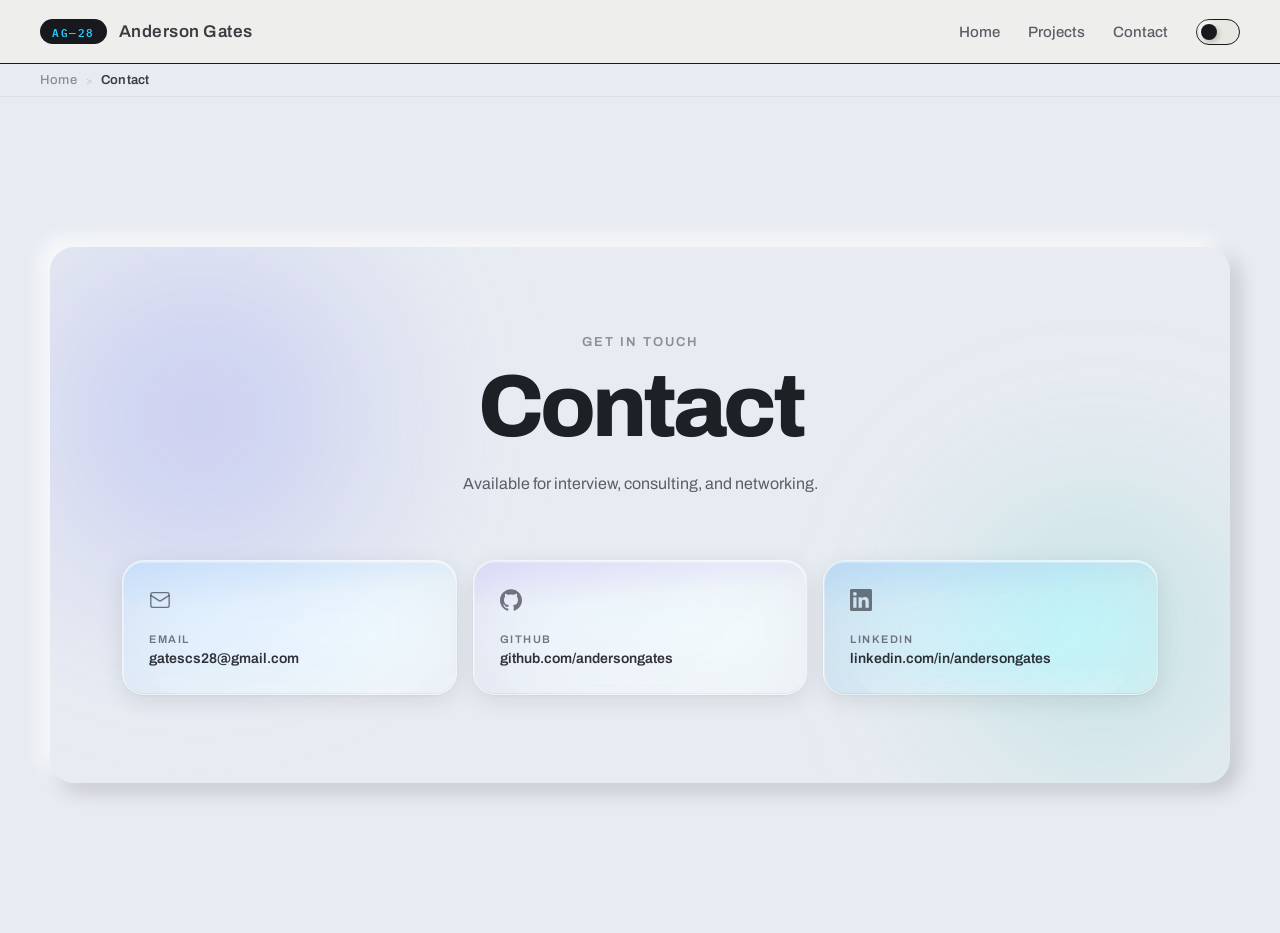
==== commit 8f8a6c7c: "Update contact and project pages" ====
--- a/src/contact.html
+++ b/src/contact.html
@@ -49,29 +49,12 @@
                             <span class="contact-item__label">GitHub</span>
                             <span class="contact-item__value">github.com/andersongates</span>
                         </a>
-                    </div>
-
-                    <!-- Social icon circles -->
-                    <div class="contact-icon-row">
-                        <a class="contact-icon-btn contact-icon-btn--linkedin" href="https://linkedin.com/in/andersongates" target="_blank" rel="noopener" aria-label="LinkedIn">
-                            <svg viewBox="0 0 24 24" fill="currentColor">
+                        <a class="contact-item contact-item--linkedin" href="https://linkedin.com/in/andersongates" target="_blank" rel="noopener">
+                            <svg class="contact-item__icon" viewBox="0 0 24 24" fill="currentColor">
                                 <path d="M20.447 20.452h-3.554v-5.569c0-1.328-.027-3.037-1.852-3.037-1.853 0-2.136 1.445-2.136 2.939v5.667H9.351V9h3.414v1.561h.046c.477-.9 1.637-1.85 3.37-1.85 3.601 0 4.267 2.37 4.267 5.455v6.286zM5.337 7.433a2.062 2.062 0 01-2.063-2.065 2.064 2.064 0 112.063 2.065zm1.782 13.019H3.555V9h3.564v11.452zM22.225 0H1.771C.792 0 0 .774 0 1.729v20.542C0 23.227.792 24 1.771 24h20.451C23.2 24 24 23.227 24 22.271V1.729C24 .774 23.2 0 22.222 0h.003z"/>
                             </svg>
-                        </a>
-                        <a class="contact-icon-btn contact-icon-btn--instagram" href="https://instagram.com/andersongates" target="_blank" rel="noopener" aria-label="Instagram">
-                            <svg viewBox="0 0 24 24" fill="currentColor">
-                                <path d="M12 2.163c3.204 0 3.584.012 4.85.07 3.252.148 4.771 1.691 4.919 4.919.058 1.265.069 1.645.069 4.849 0 3.205-.012 3.584-.069 4.849-.149 3.225-1.664 4.771-4.919 4.919-1.266.058-1.644.07-4.85.07-3.204 0-3.584-.012-4.849-.07-3.26-.149-4.771-1.699-4.919-4.92-.058-1.265-.07-1.644-.07-4.849 0-3.204.013-3.583.07-4.849.149-3.227 1.664-4.771 4.919-4.919 1.266-.057 1.645-.069 4.849-.069zM12 0C8.741 0 8.333.014 7.053.072 2.695.272.273 2.69.073 7.052.014 8.333 0 8.741 0 12c0 3.259.014 3.668.072 4.948.2 4.358 2.618 6.78 6.98 6.98C8.333 23.986 8.741 24 12 24c3.259 0 3.668-.014 4.948-.072 4.354-.2 6.782-2.618 6.979-6.98.059-1.28.073-1.689.073-4.948 0-3.259-.014-3.667-.072-4.947-.196-4.354-2.617-6.78-6.979-6.98C15.668.014 15.259 0 12 0zm0 5.838a6.162 6.162 0 100 12.324 6.162 6.162 0 000-12.324zM12 16a4 4 0 110-8 4 4 0 010 8zm6.406-11.845a1.44 1.44 0 100 2.881 1.44 1.44 0 000-2.881z"/>
-                            </svg>
-                        </a>
-                        <a class="contact-icon-btn contact-icon-btn--x" href="https://x.com/andersongates" target="_blank" rel="noopener" aria-label="X (Twitter)">
-                            <svg viewBox="0 0 24 24" fill="currentColor">
-                                <path d="M18.244 2.25h3.308l-7.227 8.26 8.502 11.24H16.17l-4.714-6.231-5.401 6.231H2.746l7.73-8.835L1.254 2.25H8.08l4.253 5.622 5.911-5.622zm-1.161 17.52h1.833L7.084 4.126H5.117z"/>
-                            </svg>
-                        </a>
-                        <a class="contact-icon-btn contact-icon-btn--discord" href="https://discord.com/users/andersongates" target="_blank" rel="noopener" aria-label="Discord">
-                            <svg viewBox="0 0 24 24" fill="currentColor">
-                                <path d="M20.317 4.37a19.791 19.791 0 00-4.885-1.515.074.074 0 00-.079.037c-.21.375-.444.864-.608 1.25a18.27 18.27 0 00-5.487 0 12.64 12.64 0 00-.617-1.25.077.077 0 00-.079-.037A19.736 19.736 0 003.677 4.37a.07.07 0 00-.032.027C.533 9.046-.32 13.58.099 18.057a.082.082 0 00.031.057 19.9 19.9 0 005.993 3.03.078.078 0 00.084-.028c.462-.63.874-1.295 1.226-1.994a.076.076 0 00-.041-.106 13.107 13.107 0 01-1.872-.892.077.077 0 01-.008-.128 10.2 10.2 0 00.372-.292.074.074 0 01.077-.01c3.928 1.793 8.18 1.793 12.062 0a.074.074 0 01.078.01c.12.098.246.198.373.292a.077.077 0 01-.006.127 12.299 12.299 0 01-1.873.892.077.077 0 00-.041.107c.36.698.772 1.362 1.225 1.993a.076.076 0 00.084.028 19.839 19.839 0 006.002-3.03.077.077 0 00.032-.054c.5-5.177-.838-9.674-3.549-13.66a.061.061 0 00-.031-.03zM8.02 15.33c-1.183 0-2.157-1.085-2.157-2.419 0-1.333.956-2.419 2.157-2.419 1.21 0 2.176 1.096 2.157 2.42 0 1.333-.956 2.418-2.157 2.418zm7.975 0c-1.183 0-2.157-1.085-2.157-2.419 0-1.333.955-2.419 2.157-2.419 1.21 0 2.176 1.096 2.157 2.42 0 1.333-.946 2.418-2.157 2.418z"/>
-                            </svg>
+                            <span class="contact-item__label">LinkedIn</span>
+                            <span class="contact-item__value">linkedin.com/in/andersongates</span>
                         </a>
                     </div>
 
--- a/src/style.css
+++ b/src/style.css
@@ -1764,9 +1764,9 @@
         position: relative;
         overflow: hidden;
         border-radius: 24px;
-        padding: 96px 100px;
+        padding: 88px 72px;
         width: 100%;
-        max-width: 860px;
+        max-width: 1180px;
         display: flex;
         flex-direction: column;
         align-items: center;
@@ -1843,7 +1843,7 @@
 
     .contact-primary-row {
         display: grid;
-        grid-template-columns: 1fr 1fr;
+        grid-template-columns: repeat(auto-fit, minmax(300px, 1fr));
         gap: 16px;
     }
 
@@ -1860,7 +1860,8 @@
         display: flex;
         flex-direction: column;
         gap: 6px;
-        padding: 28px 32px;
+        min-width: 0;
+        padding: 28px 26px;
         border-radius: 22px;
         /* near-transparent base — lets the blurred orb colors bleed through */
         background: rgba(255, 255, 255, 0.09);
@@ -1947,9 +1948,11 @@
     .contact-item__value {
         position: relative;
         z-index: 1;
-        font-size: 15px;
+        font-size: 14px;
         font-weight: 600;
         color: rgba(20, 22, 28, 0.88);
+        overflow-wrap: anywhere;
+        word-break: normal;
     }
 
     /* Icon inside primary contact buttons */
@@ -1976,6 +1979,13 @@
     }
     .contact-item--github::before {
         background: linear-gradient(175deg, rgba(200, 190, 255, 0.32) 0%, rgba(255, 255, 255, 0.00) 55%);
+    }
+
+    .contact-item--linkedin {
+        background: linear-gradient(135deg, rgba(10, 102, 194, 0.14) 0%, rgba(255, 255, 255, 0.06) 100%);
+    }
+    .contact-item--linkedin::before {
+        background: linear-gradient(175deg, rgba(160, 210, 255, 0.38) 0%, rgba(255, 255, 255, 0.00) 55%);
     }
 
     /* ── Social icon circle buttons ── */
@@ -5514,6 +5524,12 @@
         grid-template-columns: 300px minmax(0, 1fr);
     }
 
+    .contact-panel {
+        max-width: 920px;
+        padding-right: 48px;
+        padding-left: 48px;
+    }
+
     .projects-grid {
         grid-template-columns: 1fr;
     }
@@ -5667,6 +5683,10 @@
 
     .projects-stage {
         min-height: 0;
+        grid-template-columns: 1fr;
+    }
+
+    .contact-primary-row {
         grid-template-columns: 1fr;
     }
 
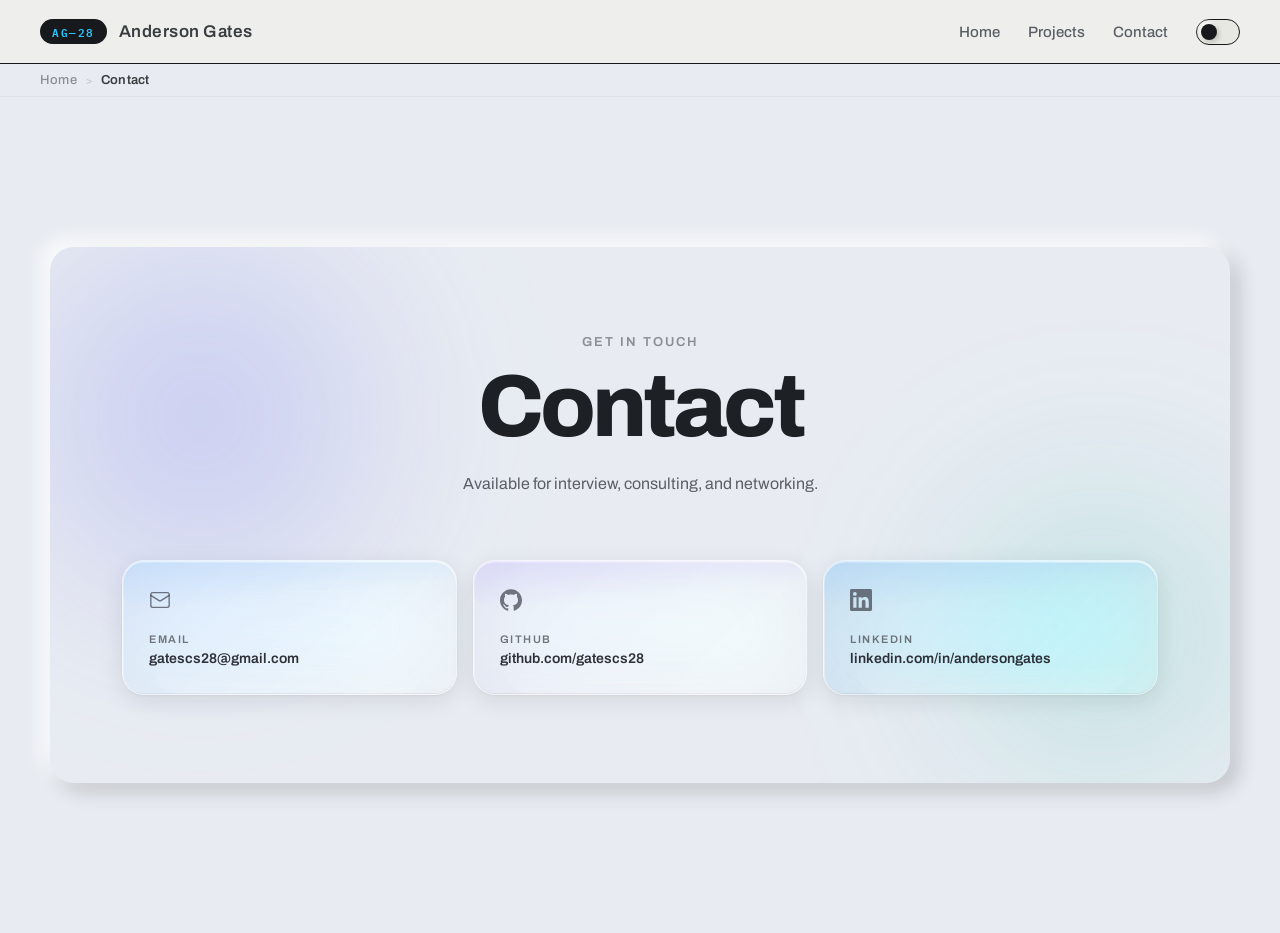
==== commit 1da68d03: "fixed the contacts page link" ====
--- a/src/contact.html
+++ b/src/contact.html
@@ -42,12 +42,12 @@
                             <span class="contact-item__label">Email</span>
                             <span class="contact-item__value">gatescs28@gmail.com</span>
                         </a>
-                        <a class="contact-item contact-item--github" href="https://github.com/andersongates" target="_blank" rel="noopener">
+                        <a class="contact-item contact-item--github" href="https://github.com/gatescs28" target="_blank" rel="noopener">
                             <svg class="contact-item__icon" viewBox="0 0 24 24" fill="currentColor">
                                 <path d="M12 .297c-6.63 0-12 5.373-12 12 0 5.303 3.438 9.8 8.205 11.385.6.113.82-.258.82-.577 0-.285-.01-1.04-.015-2.04-3.338.724-4.042-1.61-4.042-1.61C4.422 18.07 3.633 17.7 3.633 17.7c-1.087-.744.084-.729.084-.729 1.205.084 1.838 1.236 1.838 1.236 1.07 1.835 2.809 1.305 3.495.998.108-.776.417-1.305.76-1.605-2.665-.3-5.466-1.332-5.466-5.93 0-1.31.465-2.38 1.235-3.22-.135-.303-.54-1.523.105-3.176 0 0 1.005-.322 3.3 1.23.96-.267 1.98-.399 3-.405 1.02.006 2.04.138 3 .405 2.28-1.552 3.285-1.23 3.285-1.23.645 1.653.24 2.873.12 3.176.765.84 1.23 1.91 1.23 3.22 0 4.61-2.805 5.625-5.475 5.92.42.36.81 1.096.81 2.22 0 1.606-.015 2.896-.015 3.286 0 .315.21.69.825.57C20.565 22.092 24 17.592 24 12.297c0-6.627-5.373-12-12-12"/>
                             </svg>
                             <span class="contact-item__label">GitHub</span>
-                            <span class="contact-item__value">github.com/andersongates</span>
+                            <span class="contact-item__value">github.com/gatescs28</span>
                         </a>
                         <a class="contact-item contact-item--linkedin" href="https://linkedin.com/in/andersongates" target="_blank" rel="noopener">
                             <svg class="contact-item__icon" viewBox="0 0 24 24" fill="currentColor">
--- a/src/style.css
+++ b/src/style.css
@@ -2652,7 +2652,7 @@
 }
 
 .system-band__breadcrumb a {
-    color: #565b5f;
+    color: var(--ink);
     text-decoration: none;
 }
 
@@ -2667,7 +2667,7 @@
 }
 
 .system-band__breadcrumb > span {
-    color: #7a7f83;
+    color: var(--blue);
 }
 
 .system-band__readout,
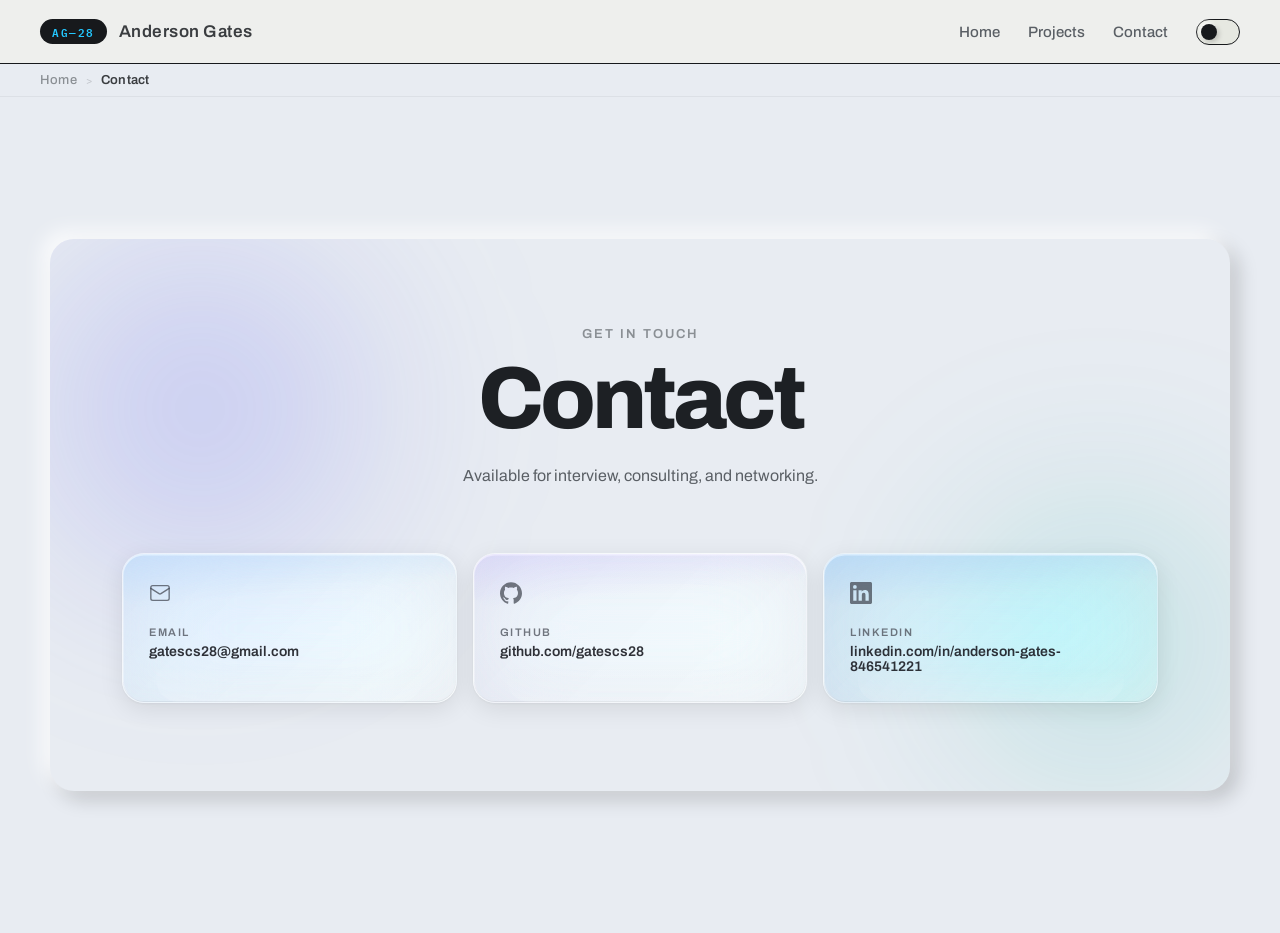
==== commit 9bff7654: "fixed small visual details and added resume pdf" ====
--- a/src/contact.html
+++ b/src/contact.html
@@ -49,12 +49,12 @@
                             <span class="contact-item__label">GitHub</span>
                             <span class="contact-item__value">github.com/gatescs28</span>
                         </a>
-                        <a class="contact-item contact-item--linkedin" href="https://linkedin.com/in/andersongates" target="_blank" rel="noopener">
+                        <a class="contact-item contact-item--linkedin" href="https://www.linkedin.com/in/anderson-gates-846541221/" target="_blank" rel="noopener">
                             <svg class="contact-item__icon" viewBox="0 0 24 24" fill="currentColor">
                                 <path d="M20.447 20.452h-3.554v-5.569c0-1.328-.027-3.037-1.852-3.037-1.853 0-2.136 1.445-2.136 2.939v5.667H9.351V9h3.414v1.561h.046c.477-.9 1.637-1.85 3.37-1.85 3.601 0 4.267 2.37 4.267 5.455v6.286zM5.337 7.433a2.062 2.062 0 01-2.063-2.065 2.064 2.064 0 112.063 2.065zm1.782 13.019H3.555V9h3.564v11.452zM22.225 0H1.771C.792 0 0 .774 0 1.729v20.542C0 23.227.792 24 1.771 24h20.451C23.2 24 24 23.227 24 22.271V1.729C24 .774 23.2 0 22.222 0h.003z"/>
                             </svg>
                             <span class="contact-item__label">LinkedIn</span>
-                            <span class="contact-item__value">linkedin.com/in/andersongates</span>
+                            <span class="contact-item__value">linkedin.com/in/anderson-gates-846541221</span>
                         </a>
                     </div>
 
--- a/src/style.css
+++ b/src/style.css
@@ -1334,9 +1334,10 @@
 
     /* ── Skills ── */
     .skills-section {
-        padding: 120px 56px 80px;
+        padding: 104px 56px 80px;
         max-width: 1400px;
         margin: 0 auto;
+        width: 100%;
     }
 
     .section-eyebrow {
@@ -1361,9 +1362,13 @@
         display: flex;
         flex-wrap: wrap;
         gap: 14px;
+        align-items: center;
     }
 
     .skill-chip {
+        display: inline-flex;
+        align-items: center;
+        justify-content: center;
         padding: 14px 22px;
         background: #e8ecf2;
         color: #3a3d40;
@@ -1392,15 +1397,20 @@
         padding: 80px 56px 120px;
         max-width: 1400px;
         margin: 0 auto;
+        width: 100%;
     }
 
     .education-grid {
         display: grid;
         grid-template-columns: repeat(2, 1fr);
         gap: 32px;
+        align-items: stretch;
     }
 
     .edu-card {
+        height: 100%;
+        display: flex;
+        flex-direction: column;
         background: #e8ecf2;
         border-radius: 20px;
         padding: 36px 40px 40px;
@@ -1477,7 +1487,7 @@
     }
 
     .resume-outro__lead {
-        font-size: 30px;
+        font-size: 36px;
         font-weight: 600;
         letter-spacing: -0.5px;
         color: #1d2024;
@@ -3131,8 +3141,9 @@
     align-items: center;
     gap: 22px;
     justify-content: flex-start;
+    margin-left: 26px;
     min-height: 44px;
-    padding: 12px 56px 12px 88px;
+    padding: 12px 56px 12px 62px;
     background: var(--blue);
     border-top: 1px solid var(--ink);
     border-bottom: 1px solid var(--ink);
@@ -5517,7 +5528,7 @@
     }
 
     .selected-work-band {
-        padding-left: 48px;
+        padding-left: 22px;
     }
 
     .projects-stage {
@@ -5649,6 +5660,7 @@
     .selected-work-band {
         flex-wrap: wrap;
         gap: 8px 14px;
+        margin-left: 0;
         padding: 14px 24px;
         line-height: 1.5;
     }
